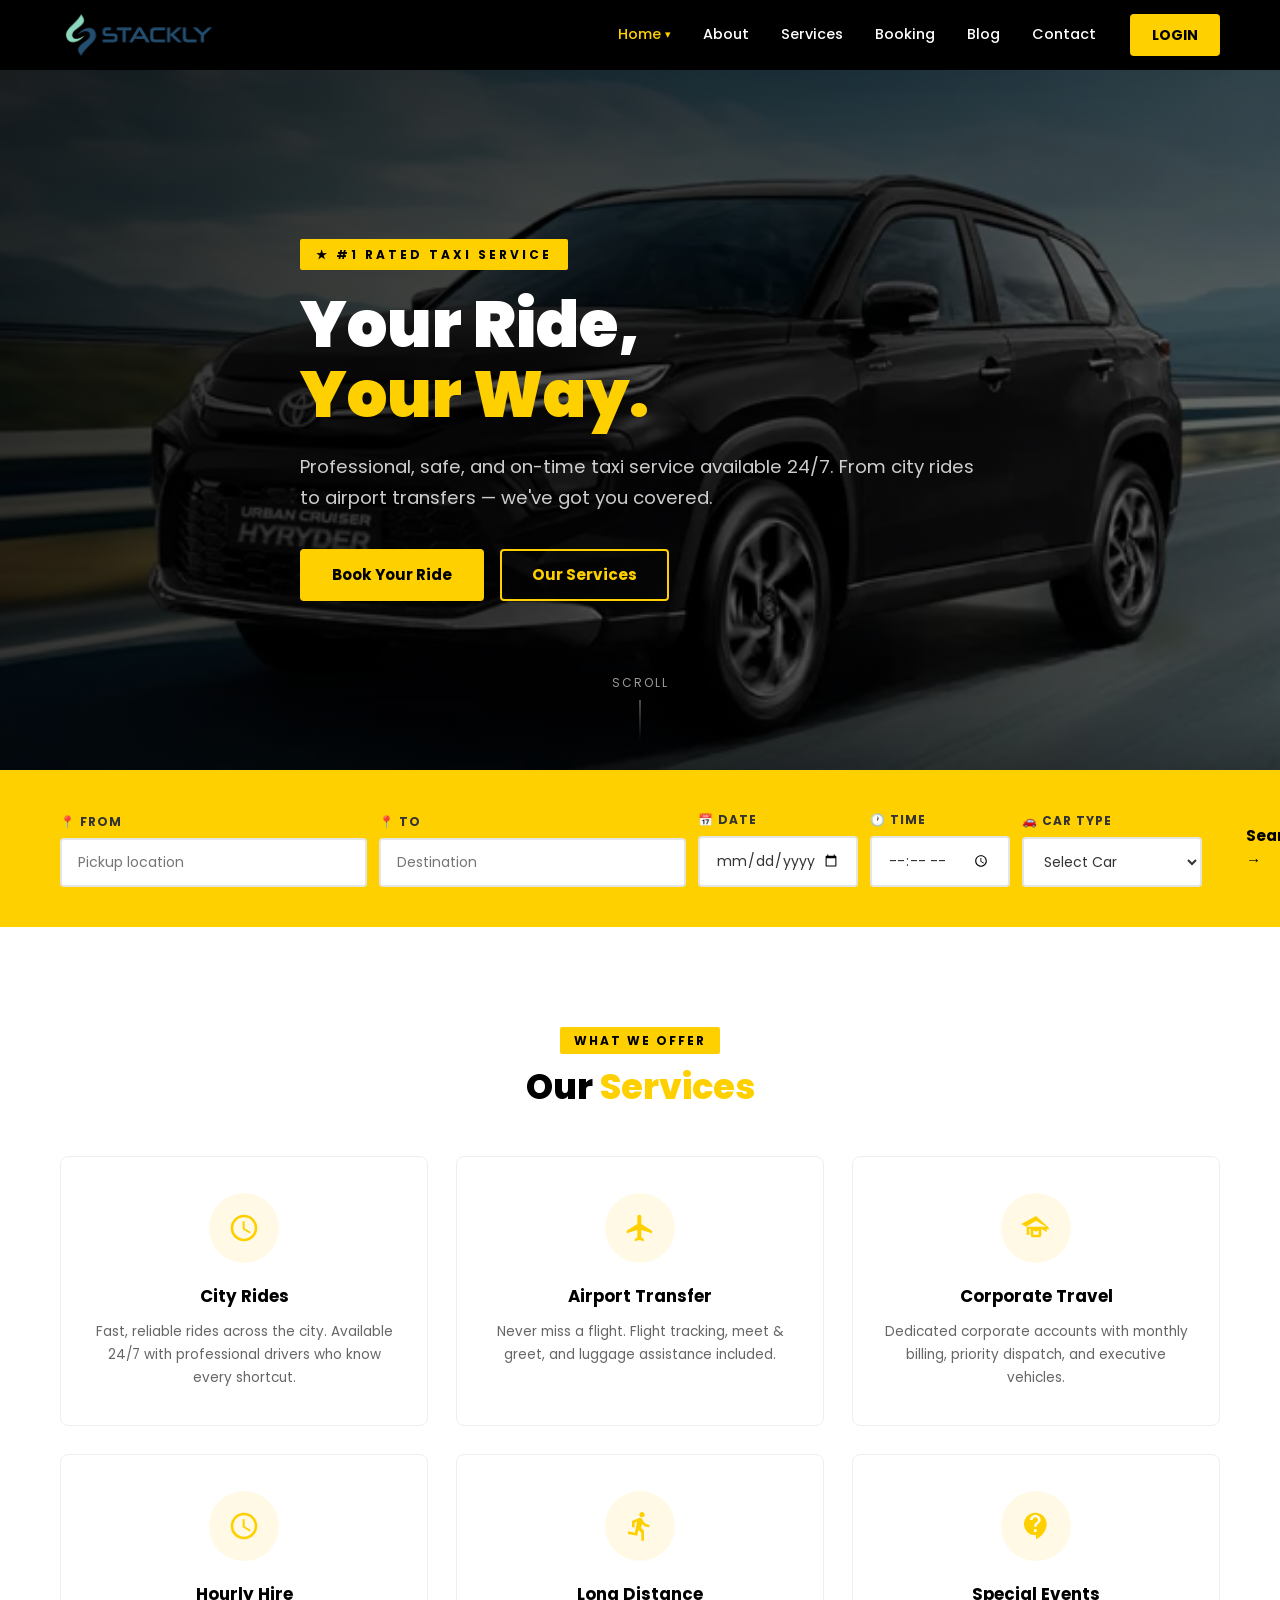
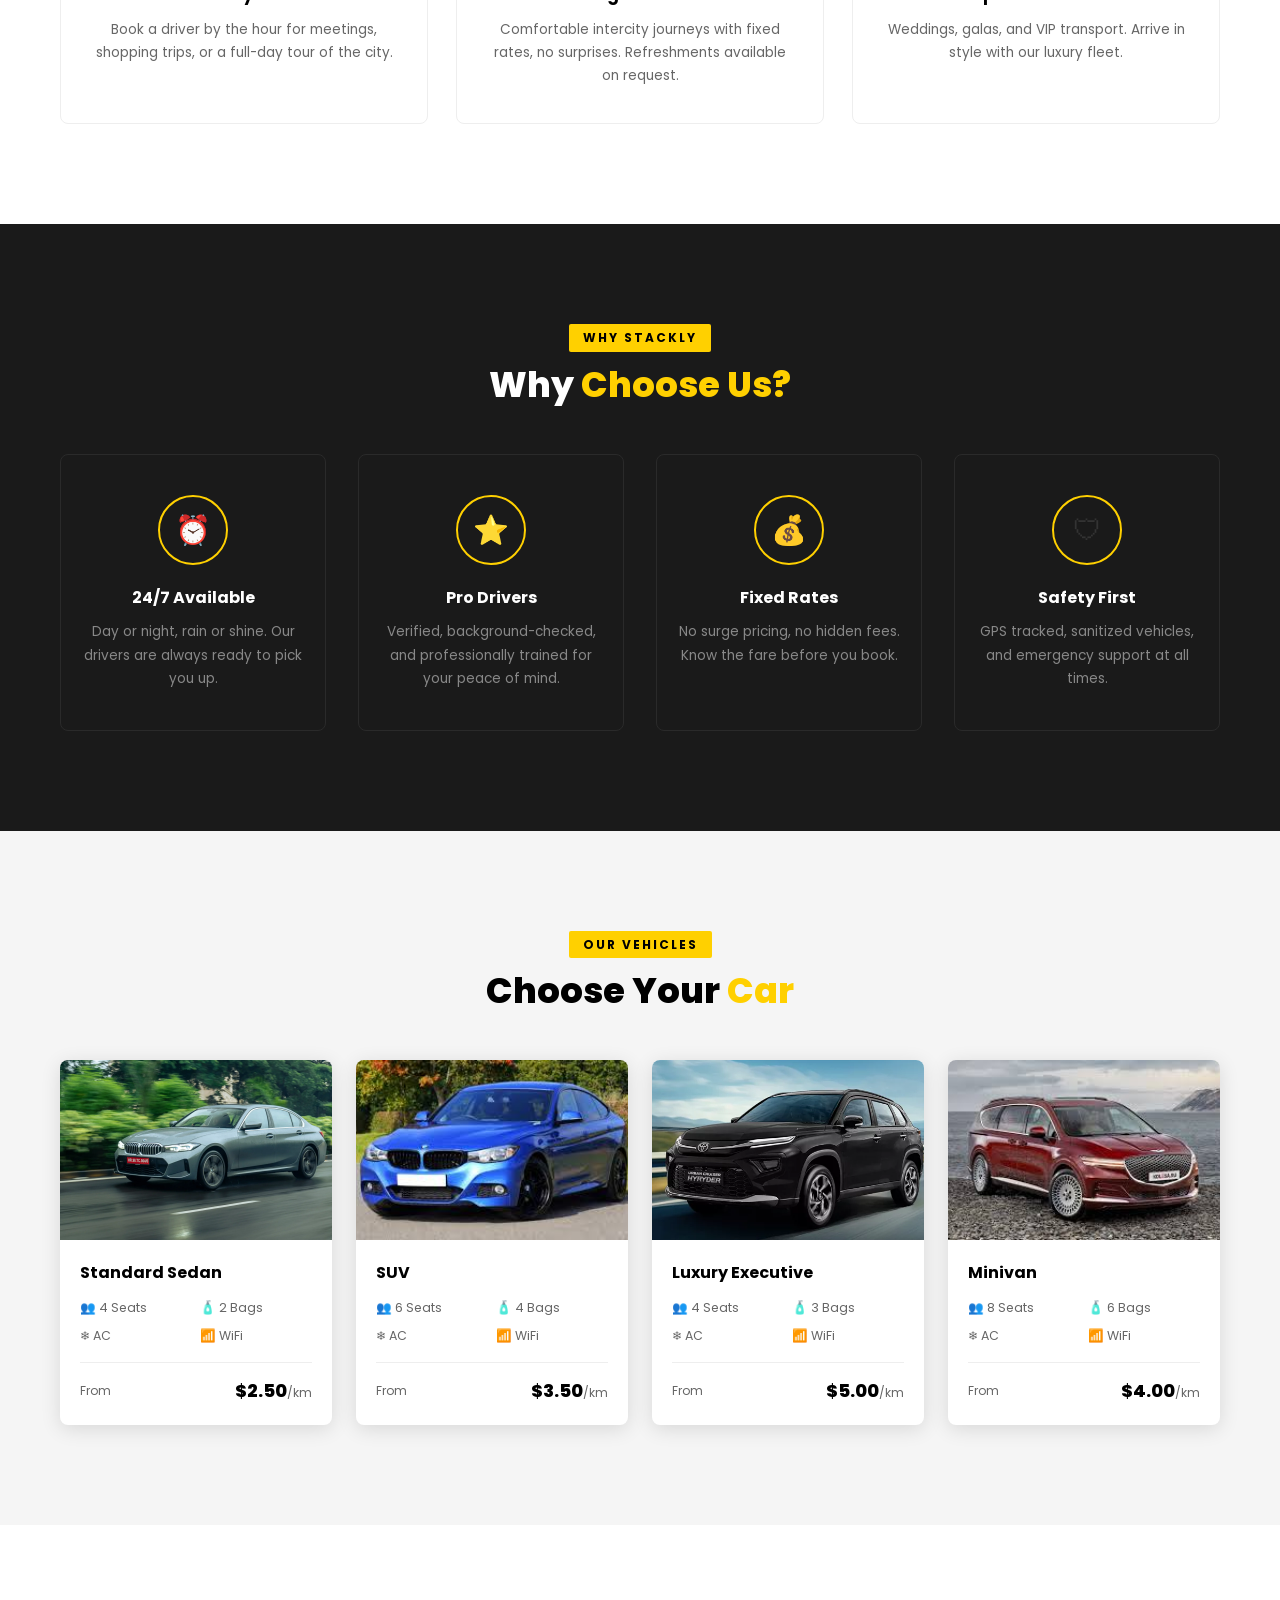
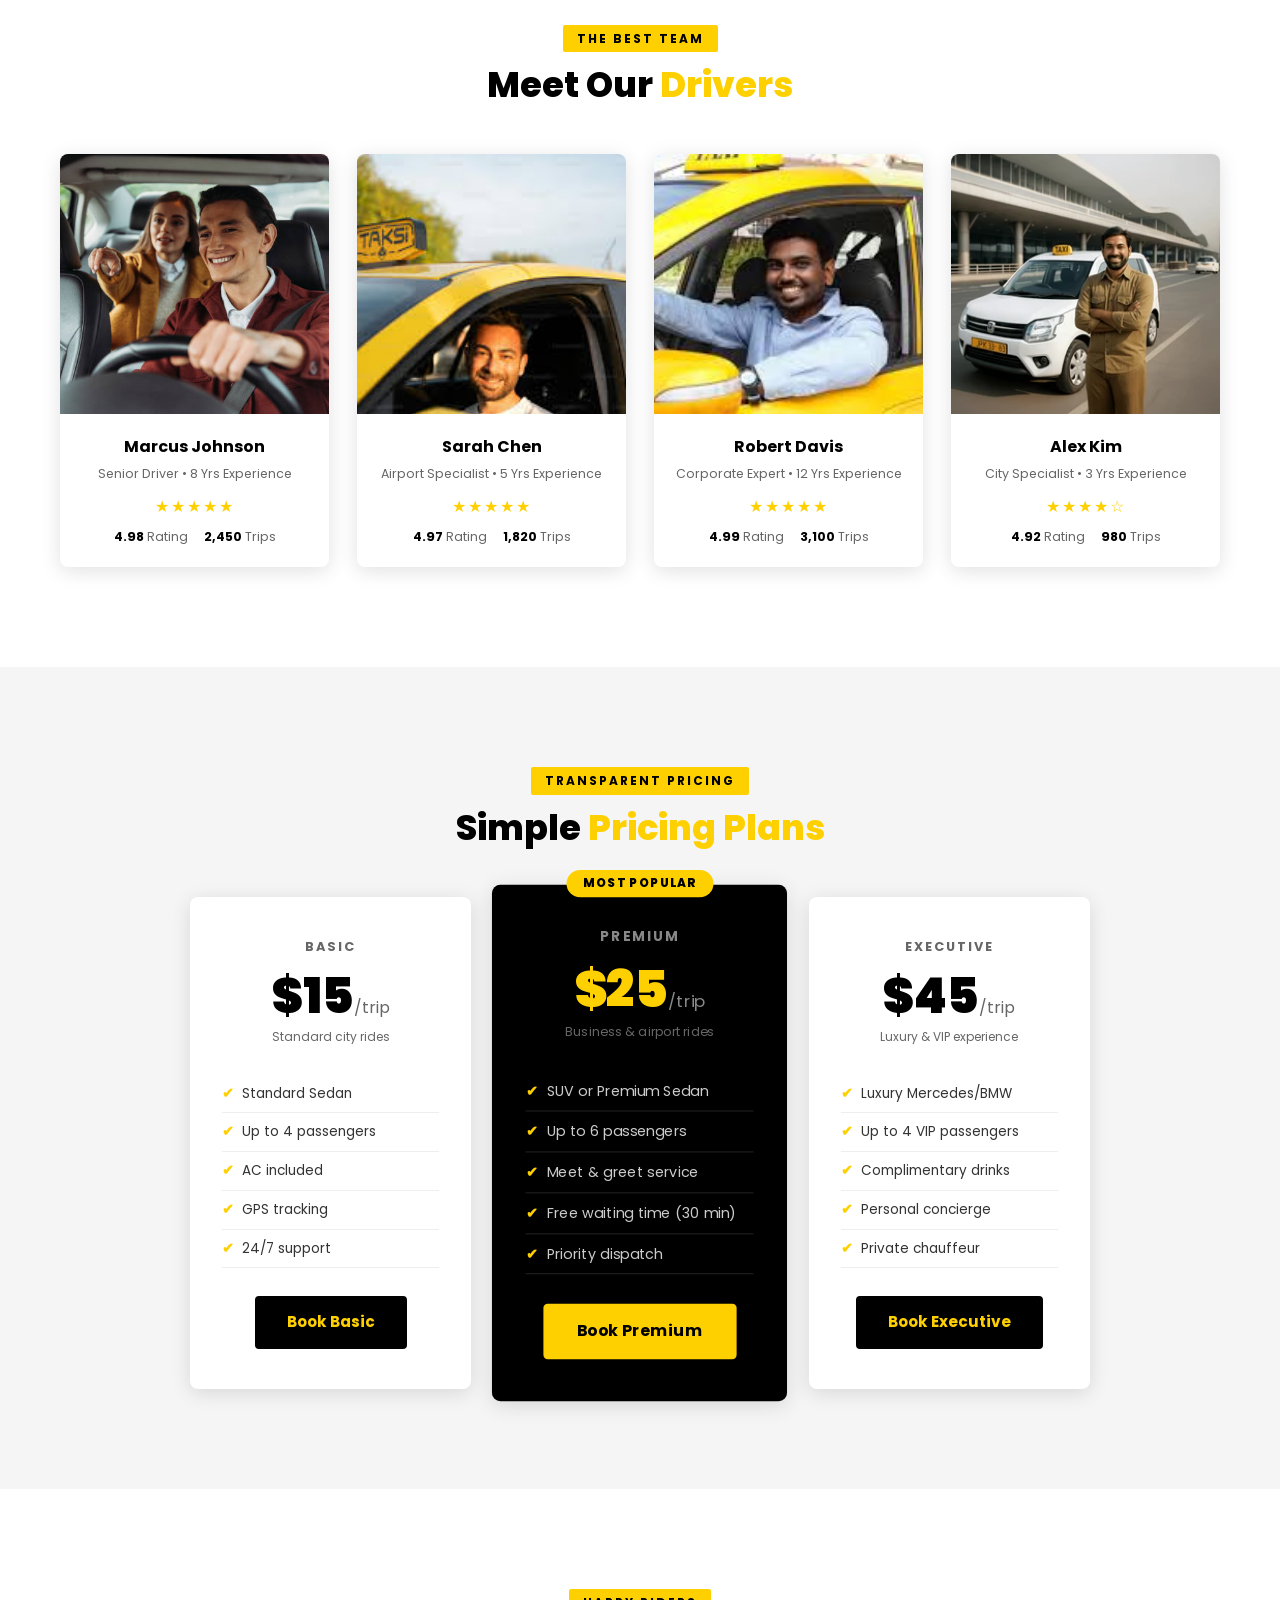
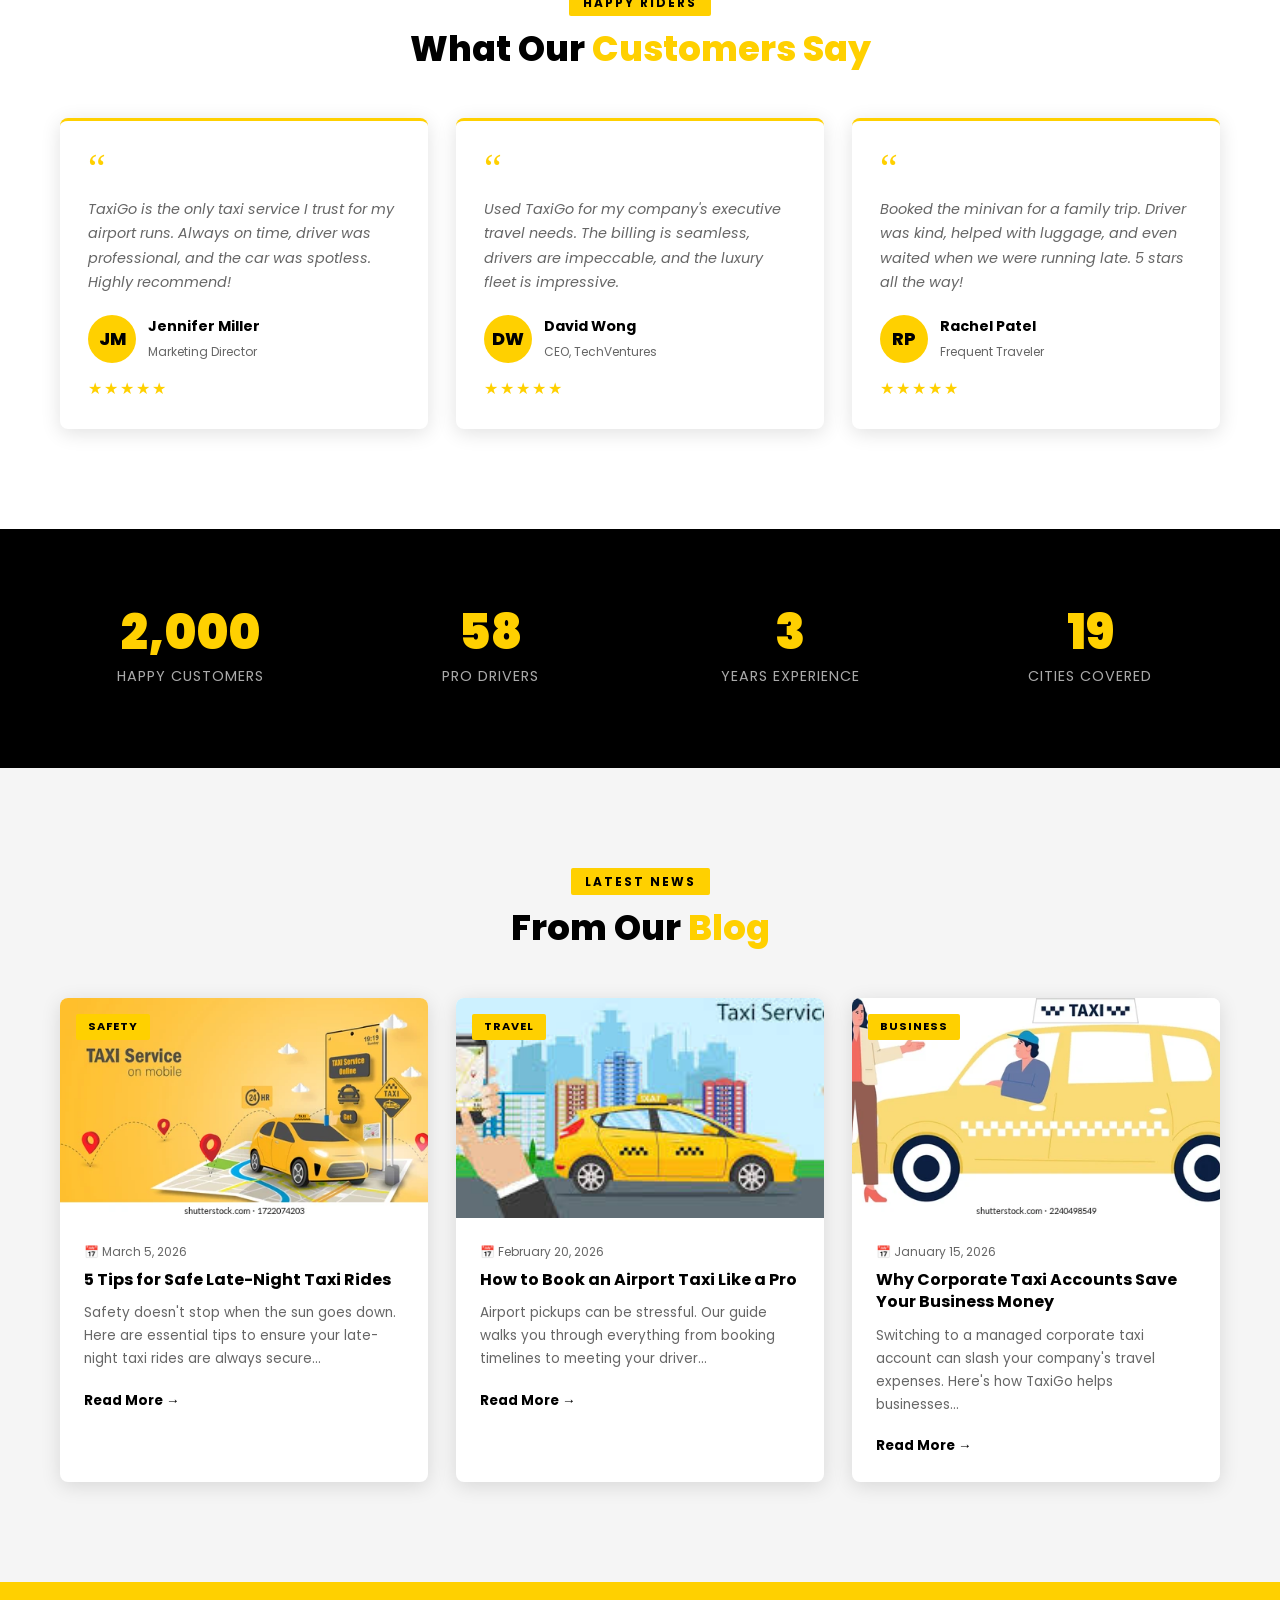
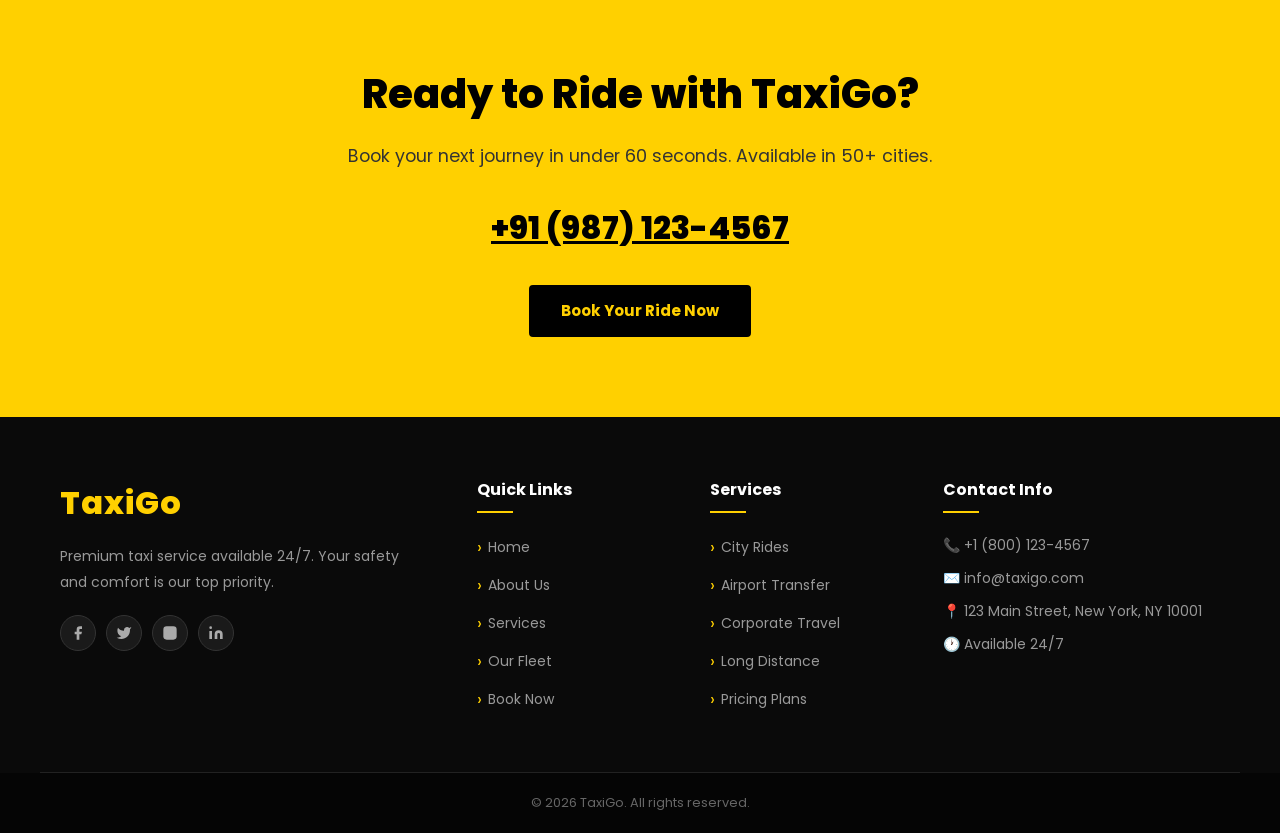
==== index.html @ 11ae8480 "first commit" ====
<!DOCTYPE html>
<html lang="en">
<head>
  <meta charset="UTF-8" />
  <meta name="viewport" content="width=device-width, initial-scale=1.0" />
  <title>TaxiGo - Your Ride, Your Way</title>
  <meta name="description" content="TaxiGo offers premium taxi services available 24/7. Book a ride in seconds — city rides, airport transfers, corporate travel and more." />
  <link rel="stylesheet" href="style.css" />
  <link rel="stylesheet" href="home.css" />
</head>
<body>

<!-- NAVBAR -->
<nav class="navbar" id="navbar">
  <div class="container nav-container">
    <a href="index.html" class="nav-logo">
      <img src="/assets/stack logo.png" alt="TaxiGo logo" />
    </a>
    <button class="hamburger" id="hamburger" aria-label="Menu">
      <span></span><span></span><span></span>
    </button>
    <div class="nav-menu" id="navMenu">
      <ul class="nav-list">
        <li class="nav-item has-dropdown">
          <a href="index.html" class="nav-link active">Home <span class="arrow">&#9662;</span></a>
          <div class="dropdown">
            <a href="index.html" class="dropdown-item" data-ocid="home.link">Home 1</a>
            <a href="home2.html" class="dropdown-item" data-ocid="home2.link">Home 2</a>
          </div>
        </li>
        <li class="nav-item"><a href="about.html" class="nav-link" data-ocid="about.link">About</a></li>
        <li class="nav-item"><a href="service.html" class="nav-link" data-ocid="services.link">Services</a></li>
        <li class="nav-item"><a href="booking.html" class="nav-link" data-ocid="booking.link">Booking</a></li>
        <li class="nav-item"><a href="blog.html" class="nav-link" data-ocid="blog.link">Blog</a></li>
        <li class="nav-item"><a href="contact.html" class="nav-link" data-ocid="contact.link">Contact</a></li>
      </ul>
      <a href="login.html" class="btn-book" data-ocid="nav.primary_button">LOGIN</a>
    </div>
  </div>
</nav>

<main>

<!-- 1. HERO -->
<section class="hero">
  <img src="/assets/home1.webp" alt="TaxiGo premium taxi service at night" class="hero-bg" />
  <div class="hero-overlay"></div>
  <div class="container">
    <div class="hero-content">
      <span class="hero-label reveal">&#9733; #1 Rated Taxi Service</span>
      <h1 class="hero-title reveal reveal-delay-1">Your Ride,<br /><span>Your Way.</span></h1>
      <p class="hero-subtitle reveal reveal-delay-2">Professional, safe, and on-time taxi service available 24/7. From city rides to airport transfers — we've got you covered.</p>
      <div class="hero-btns reveal reveal-delay-3">
        <a href="booking.html" class="btn-primary" data-ocid="hero.primary_button">Book Your Ride</a>
        <a href="services.html" class="btn-outline" data-ocid="hero.secondary_button">Our Services</a>
      </div>
    </div>
  </div>
  <div class="hero-scroll">Scroll</div>
</section>

<!-- 2. QUICK BOOKING FORM -->
<section class="booking-bar">
  <div class="container">
    <form action="#" method="POST" class="booking-bar-form">
      <div class="form-group">
        <label for="from">&#128205; From</label>
        <input type="text" id="from" name="from" placeholder="Pickup location" />
      </div>
      <div class="form-group">
        <label for="to">&#128205; To</label>
        <input type="text" id="to" name="to" placeholder="Destination" />
      </div>
      <div class="form-group">
        <label for="date">&#128197; Date</label>
        <input type="date" id="date" name="date" />
      </div>
      <div class="form-group">
        <label for="time">&#128336; Time</label>
        <input type="time" id="time" name="time" />
      </div>
      <div class="form-group">
        <label for="cartype">&#128663; Car Type</label>
        <select id="cartype" name="cartype" data-ocid="quickbook.select">
          <option value="">Select Car</option>
          <option>Standard Sedan</option>
          <option>SUV</option>
          <option>Luxury</option>
          <option>Minivan</option>
        </select>
      </div>
<a href="404.html" class="btn-primary">
Search &#8594;
</a>
    </form>
  </div>
</section>

<!-- 3. SERVICES GRID -->
<section class="services-section">
  <div class="container">
    <div class="section-head">
      <span class="section-label reveal">What We Offer</span>
      <h2 class="section-title reveal reveal-delay-1">Our <span>Services</span></h2>
     
    </div>
    <div class="services-grid">
      <div class="service-card reveal reveal-delay-1" data-ocid="services.item.1">
        <div class="service-icon"><svg viewBox="0 0 24 24"><path d="M12 2C6.48 2 2 6.48 2 12s4.48 10 10 10 10-4.48 10-10S17.52 2 12 2zm0 18c-4.41 0-8-3.59-8-8s3.59-8 8-8 8 3.59 8 8-3.59 8-8 8zm.5-13H11v6l5.25 3.15.75-1.23-4.5-2.67V7z"/></svg></div>
        <h3>City Rides</h3>
        <p>Fast, reliable rides across the city. Available 24/7 with professional drivers who know every shortcut.</p>
      </div>
      <div class="service-card reveal reveal-delay-2" data-ocid="services.item.2">
        <div class="service-icon"><svg viewBox="0 0 24 24"><path d="M21 16v-2l-8-5V3.5c0-.83-.67-1.5-1.5-1.5S10 2.67 10 3.5V9l-8 5v2l8-2.5V19l-2 1.5V22l3.5-1 3.5 1v-1.5L13 19v-5.5l8 2.5z"/></svg></div>
        <h3>Airport Transfer</h3>
        <p>Never miss a flight. Flight tracking, meet & greet, and luggage assistance included.</p>
      </div>
      <div class="service-card reveal reveal-delay-3" data-ocid="services.item.3">
        <div class="service-icon"><svg viewBox="0 0 24 24"><path d="M12 3L1 9l4 2.18V17h2v-4.82l1 .55V17c0 1.1.9 2 2 2h4c1.1 0 2-.9 2-2v-4.27l4 2.18V13h2l-1-1.82L12 3zm0 3.6L19.56 11H4.44L12 6.6zM14 17h-4v-3.36l2 1.09 2-1.09V17z"/></svg></div>
        <h3>Corporate Travel</h3>
        <p>Dedicated corporate accounts with monthly billing, priority dispatch, and executive vehicles.</p>
      </div>
      <div class="service-card reveal reveal-delay-1" data-ocid="services.item.4">
        <div class="service-icon"><svg viewBox="0 0 24 24"><path d="M11.99 2C6.47 2 2 6.48 2 12s4.47 10 9.99 10C17.52 22 22 17.52 22 12S17.52 2 11.99 2zM12 20c-4.42 0-8-3.58-8-8s3.58-8 8-8 8 3.58 8 8-3.58 8-8 8zm.5-13H11v6l5.25 3.15.75-1.23-4.5-2.67V7z"/></svg></div>
        <h3>Hourly Hire</h3>
        <p>Book a driver by the hour for meetings, shopping trips, or a full-day tour of the city.</p>
      </div>
      <div class="service-card reveal reveal-delay-2" data-ocid="services.item.5">
        <div class="service-icon"><svg viewBox="0 0 24 24"><path d="M13.49 5.48c1.1 0 2-.9 2-2s-.9-2-2-2-2 .9-2 2 .9 2 2 2zm-3.6 13.9l1-4.4 2.1 2v6h2v-7.5l-2.1-2 .6-3c1.3 1.5 3.3 2.5 5.5 2.5v-2c-1.9 0-3.5-1-4.3-2.4l-1-1.6c-.4-.6-1-1-1.7-1-.3 0-.5.1-.8.1l-5.2 2.2v4.7h2v-3.4l1.8-.7-1.6 8.1-4.9-1-.4 2 7 1.4z"/></svg></div>
        <h3>Long Distance</h3>
        <p>Comfortable intercity journeys with fixed rates, no surprises. Refreshments available on request.</p>
      </div>
      <div class="service-card reveal reveal-delay-3" data-ocid="services.item.6">
        <div class="service-icon"><svg viewBox="0 0 24 24"><path d="M11.5 2C6.81 2 3 5.81 3 10.5S6.81 19 11.5 19h.5v3c4.86-2.34 8-7 8-11.5C20 5.81 16.19 2 11.5 2zm1 14.5h-2v-2h2v2zm0-4h-2c0-3.25 3-3 3-5 0-1.1-.9-2-2-2s-2 .9-2 2h-2c0-2.21 1.79-4 4-4s4 1.79 4 4c0 2.5-3 2.75-3 5z"/></svg></div>
        <h3>Special Events</h3>
        <p>Weddings, galas, and VIP transport. Arrive in style with our luxury fleet.</p>
      </div>
    </div>
  </div>
</section>

<!-- 4. WHY CHOOSE US -->
<section class="why-section">
  <div class="container">
    <div class="section-head">
      <span class="section-label reveal">Why Stackly</span>
      <h2 class="section-title reveal reveal-delay-1">Why <span>Choose Us?</span></h2>
    </div>
    <div class="why-grid">
      <div class="why-card reveal reveal-delay-1">
        <div class="why-icon">&#9200;</div>
        <h3>24/7 Available</h3>
        <p>Day or night, rain or shine. Our drivers are always ready to pick you up.</p>
      </div>
      <div class="why-card reveal reveal-delay-2">
        <div class="why-icon">&#11088;</div>
        <h3>Pro Drivers</h3>
        <p>Verified, background-checked, and professionally trained for your peace of mind.</p>
      </div>
      <div class="why-card reveal reveal-delay-3">
        <div class="why-icon">&#128176;</div>
        <h3>Fixed Rates</h3>
        <p>No surge pricing, no hidden fees. Know the fare before you book.</p>
      </div>
      <div class="why-card reveal reveal-delay-4">
        <div class="why-icon">&#128737;</div>
        <h3>Safety First</h3>
        <p>GPS tracked, sanitized vehicles, and emergency support at all times.</p>
      </div>
    </div>
  </div>
</section>

<!-- 5. FLEET PREVIEW -->
<section class="fleet-preview">
  <div class="container">
    <div class="section-head">
      <span class="section-label reveal">Our Vehicles</span>
      <h2 class="section-title reveal reveal-delay-1">Choose Your <span>Car</span></h2>
    </div>
    <div class="fleet-grid">
      <div class="fleet-card reveal reveal-delay-1" data-ocid="fleet.item.1">
        <img src="/assets/img1.webp" alt="Standard Sedan taxi" />
        <div class="fleet-card-body">
          <h3>Standard Sedan</h3>
          <div class="fleet-specs">
            <span class="fleet-spec">&#128101; 4 Seats</span>
            <span class="fleet-spec">&#129524; 2 Bags</span>
            <span class="fleet-spec">&#10052; AC</span>
            <span class="fleet-spec">&#128246; WiFi</span>
          </div>
          <div class="fleet-price"><span>From</span><strong>$2.50<em>/km</em></strong></div>
        </div>
      </div>
      <div class="fleet-card reveal reveal-delay-2" data-ocid="fleet.item.2">
              <img src="/assets/img2.jpeg" alt="SUV taxi" />
              <div class="fleet-card-body">
          <h3>SUV</h3>
          <div class="fleet-specs">
            <span class="fleet-spec">&#128101; 6 Seats</span>
            <span class="fleet-spec">&#129524; 4 Bags</span>
            <span class="fleet-spec">&#10052; AC</span>
            <span class="fleet-spec">&#128246; WiFi</span>
          </div>
          <div class="fleet-price"><span>From</span><strong>$3.50<em>/km</em></strong></div>
        </div>
      </div>
      <div class="fleet-card reveal reveal-delay-3" data-ocid="fleet.item.3">
        <img src="/assets/home1.webp" alt="Luxury taxi" />
        <div class="fleet-card-body">
          <h3>Luxury Executive</h3>
          <div class="fleet-specs">
            <span class="fleet-spec">&#128101; 4 Seats</span>
            <span class="fleet-spec">&#129524; 3 Bags</span>
            <span class="fleet-spec">&#10052; AC</span>
            <span class="fleet-spec">&#128246; WiFi</span>
          </div>
          <div class="fleet-price"><span>From</span><strong>$5.00<em>/km</em></strong></div>
        </div>
      </div>
      <div class="fleet-card reveal reveal-delay-4" data-ocid="fleet.item.4">
        <img src="/assets/minivan.jpeg" alt="Minivan taxi" />
        <div class="fleet-card-body">
          <h3>Minivan</h3>
          <div class="fleet-specs">
            <span class="fleet-spec">&#128101; 8 Seats</span>
            <span class="fleet-spec">&#129524; 6 Bags</span>
            <span class="fleet-spec">&#10052; AC</span>
            <span class="fleet-spec">&#128246; WiFi</span>
          </div>
          <div class="fleet-price"><span>From</span><strong>$4.00<em>/km</em></strong></div>
        </div>
      </div>
    </div>
  </div>
</section>

<!-- 6. DRIVERS -->
<section class="drivers-section">
  <div class="container">
    <div class="section-head">
      <span class="section-label reveal">The Best Team</span>
      <h2 class="section-title reveal reveal-delay-1">Meet Our <span>Drivers</span></h2>
    </div>
    <div class="drivers-grid">
      <div class="driver-card reveal reveal-delay-1" data-ocid="drivers.item.1">
        <div class="driver-img">
          <img src="assets/driver1.jpg" alt="Driver Marcus Johnson" />
          <div class="driver-overlay"><a href="drivers.html">View Profile</a></div>
        </div>
        <div class="driver-card-body">
          <h3>Marcus Johnson</h3>
          <p class="driver-role">Senior Driver &bull; 8 Yrs Experience</p>
          <div class="stars">&#9733;&#9733;&#9733;&#9733;&#9733;</div>
          <div class="driver-meta"><span><strong>4.98</strong> Rating</span><span><strong>2,450</strong> Trips</span></div>
        </div>
      </div>
      <div class="driver-card reveal reveal-delay-2" data-ocid="drivers.item.2">
        <div class="driver-img">
          <img src="assets/driver2.jpeg" alt="Driver Sarah Chen" />
          <div class="driver-overlay"><a href="404.html">View Profile</a></div>
        </div>
        <div class="driver-card-body">
          <h3>Sarah Chen</h3>
          <p class="driver-role">Airport Specialist &bull; 5 Yrs Experience</p>
          <div class="stars">&#9733;&#9733;&#9733;&#9733;&#9733;</div>
          <div class="driver-meta"><span><strong>4.97</strong> Rating</span><span><strong>1,820</strong> Trips</span></div>
        </div>
      </div>
      <div class="driver-card reveal reveal-delay-3" data-ocid="drivers.item.3">
        <div class="driver-img">
          <img src="assets/driver3.jpeg" alt="Driver Robert Davis" />
          <div class="driver-overlay"><a href="404.html">View Profile</a></div>
        </div>
        <div class="driver-card-body">
          <h3>Robert Davis</h3>
          <p class="driver-role">Corporate Expert &bull; 12 Yrs Experience</p>
          <div class="stars">&#9733;&#9733;&#9733;&#9733;&#9733;</div>
          <div class="driver-meta"><span><strong>4.99</strong> Rating</span><span><strong>3,100</strong> Trips</span></div>
        </div>
      </div>
      <div class="driver-card reveal reveal-delay-4" data-ocid="drivers.item.4">
        <div class="driver-img">
          <img src="assets/driver4.webp" alt="Driver Alex Kim" />
          <div class="driver-overlay"><a href="404.html">View Profile</a></div>
        </div>
        <div class="driver-card-body">
          <h3>Alex Kim</h3>
          <p class="driver-role">City Specialist &bull; 3 Yrs Experience</p>
          <div class="stars">&#9733;&#9733;&#9733;&#9733;&#9734;</div>
          <div class="driver-meta"><span><strong>4.92</strong> Rating</span><span><strong>980</strong> Trips</span></div>
        </div>
      </div>
    </div>
  </div>
</section>

<!-- 7. PRICING -->
<section class="pricing-section">
  <div class="container">
    <div class="section-head">
      <span class="section-label reveal">Transparent Pricing</span>
      <h2 class="section-title reveal reveal-delay-1">Simple <span>Pricing Plans</span></h2>
    </div>
    <div class="pricing-grid">
      <div class="pricing-card reveal reveal-delay-1" data-ocid="pricing.item.1">
        <h3>Basic</h3>
        <div class="pricing-price">$15<span>/trip</span></div>
        <p class="pricing-per">Standard city rides</p>
        <ul class="pricing-features">
          <li>Standard Sedan</li>
          <li>Up to 4 passengers</li>
          <li>AC included</li>
          <li>GPS tracking</li>
          <li>24/7 support</li>
        </ul>
        <a href="booking.html" class="btn-dark" data-ocid="pricing.item.1.button">Book Basic</a>
      </div>
      <div class="pricing-card featured reveal reveal-delay-2" data-ocid="pricing.item.2">
        <div class="pricing-badge">Most Popular</div>
        <h3>Premium</h3>
        <div class="pricing-price">$25<span>/trip</span></div>
        <p class="pricing-per">Business & airport rides</p>
        <ul class="pricing-features">
          <li>SUV or Premium Sedan</li>
          <li>Up to 6 passengers</li>
          <li>Meet & greet service</li>
          <li>Free waiting time (30 min)</li>
          <li>Priority dispatch</li>
        </ul>
        <a href="booking.html" class="btn-primary" data-ocid="pricing.item.2.button">Book Premium</a>
      </div>
      <div class="pricing-card reveal reveal-delay-3" data-ocid="pricing.item.3">
        <h3>Executive</h3>
        <div class="pricing-price">$45<span>/trip</span></div>
        <p class="pricing-per">Luxury & VIP experience</p>
        <ul class="pricing-features">
          <li>Luxury Mercedes/BMW</li>
          <li>Up to 4 VIP passengers</li>
          <li>Complimentary drinks</li>
          <li>Personal concierge</li>
          <li>Private chauffeur</li>
        </ul>
        <a href="booking.html" class="btn-dark" data-ocid="pricing.item.3.button">Book Executive</a>
      </div>
    </div>
  </div>
</section>

<!-- 8. TESTIMONIALS -->
<section class="testimonials-section">
  <div class="container">
    <div class="section-head">
      <span class="section-label reveal">Happy Riders</span>
      <h2 class="section-title reveal reveal-delay-1">What Our <span>Customers Say</span></h2>
    </div>
    <div class="testimonials-grid">
      <div class="testimonial-card reveal reveal-delay-1" data-ocid="testimonials.item.1">
        <div class="testimonial-quote">&ldquo;</div>
        <p class="testimonial-text">TaxiGo is the only taxi service I trust for my airport runs. Always on time, driver was professional, and the car was spotless. Highly recommend!</p>
        <div class="testimonial-author">
          <div class="author-avatar">JM</div>
          <div class="author-info"><h5>Jennifer Miller</h5><span>Marketing Director</span></div>
        </div>
        <div class="stars" style="margin-top:12px;">&#9733;&#9733;&#9733;&#9733;&#9733;</div>
      </div>
      <div class="testimonial-card reveal reveal-delay-2" data-ocid="testimonials.item.2">
        <div class="testimonial-quote">&ldquo;</div>
        <p class="testimonial-text">Used TaxiGo for my company's executive travel needs. The billing is seamless, drivers are impeccable, and the luxury fleet is impressive.</p>
        <div class="testimonial-author">
          <div class="author-avatar">DW</div>
          <div class="author-info"><h5>David Wong</h5><span>CEO, TechVentures</span></div>
        </div>
        <div class="stars" style="margin-top:12px;">&#9733;&#9733;&#9733;&#9733;&#9733;</div>
      </div>
      <div class="testimonial-card reveal reveal-delay-3" data-ocid="testimonials.item.3">
        <div class="testimonial-quote">&ldquo;</div>
        <p class="testimonial-text">Booked the minivan for a family trip. Driver was kind, helped with luggage, and even waited when we were running late. 5 stars all the way!</p>
        <div class="testimonial-author">
          <div class="author-avatar">RP</div>
          <div class="author-info"><h5>Rachel Patel</h5><span>Frequent Traveler</span></div>
        </div>
        <div class="stars" style="margin-top:12px;">&#9733;&#9733;&#9733;&#9733;&#9733;</div>
      </div>
    </div>
  </div>
</section>

<!-- 9. STATS -->
<section class="stats-section">
  <div class="container">
    <div class="stats-grid">
      <div class="stat-item reveal reveal-delay-1">
        <div class="stat-num" data-count="5000">0</div>
        <div class="stat-label">Happy Customers</div>
      </div>
      <div class="stat-item reveal reveal-delay-2">
        <div class="stat-num" data-count="150">0</div>
        <div class="stat-label">Pro Drivers</div>
      </div>
      <div class="stat-item reveal reveal-delay-3">
        <div class="stat-num" data-count="10">0</div>
        <div class="stat-label">Years Experience</div>
      </div>
      <div class="stat-item reveal reveal-delay-4">
        <div class="stat-num" data-count="50">0</div>
        <div class="stat-label">Cities Covered</div>
      </div>
    </div>
  </div>
</section>

<!-- 10. BLOG PREVIEW -->
<section class="blog-section">
  <div class="container">
    <div class="section-head">
      <span class="section-label reveal">Latest News</span>
      <h2 class="section-title reveal reveal-delay-1">From Our <span>Blog</span></h2>
    </div>
    <div class="blog-grid">
      <article class="blog-card reveal reveal-delay-1" data-ocid="blog.item.1">
        <div class="blog-img">
          <img src="assets/exp.webp" alt="5 Tips for Safe Late-Night Taxi Rides" />
          <span class="blog-category">Safety</span>
        </div>
        <div class="blog-body">
          <p class="blog-date">&#128197; March 5, 2026</p>
          <h3><a href="blog.html">5 Tips for Safe Late-Night Taxi Rides</a></h3>
          <p class="blog-excerpt">Safety doesn't stop when the sun goes down. Here are essential tips to ensure your late-night taxi rides are always secure...</p>
          <a href="blog.html" class="read-more" data-ocid="blog.item.1.link">Read More &#8594;</a>
        </div>
      </article>
      <article class="blog-card reveal reveal-delay-2" data-ocid="blog.item.2">
        <div class="blog-img">
          <img src="assets/money.jpeg" alt="How to Book an Airport Taxi Like a Pro" />
          <span class="blog-category">Travel</span>
        </div>
        <div class="blog-body">
          <p class="blog-date">&#128197; February 20, 2026</p>
          <h3><a href="blog.html">How to Book an Airport Taxi Like a Pro</a></h3>
          <p class="blog-excerpt">Airport pickups can be stressful. Our guide walks you through everything from booking timelines to meeting your driver...</p>
          <a href="blog.html" class="read-more" data-ocid="blog.item.2.link">Read More &#8594;</a>
        </div>
      </article>
      <article class="blog-card reveal reveal-delay-3" data-ocid="blog.item.3">
        <div class="blog-img">
          <img src="assets/three.webp" alt="Why Corporate Taxi Accounts Save Money" />
          <span class="blog-category">Business</span>
        </div>
        <div class="blog-body">
          <p class="blog-date">&#128197; January 15, 2026</p>
          <h3><a href="blog.html">Why Corporate Taxi Accounts Save Your Business Money</a></h3>
          <p class="blog-excerpt">Switching to a managed corporate taxi account can slash your company's travel expenses. Here's how TaxiGo helps businesses...</p>
          <a href="blog.html" class="read-more" data-ocid="blog.item.3.link">Read More &#8594;</a>
        </div>
      </article>
    </div>
  </div>
</section>

<!-- 11. CTA -->
<section class="cta-section">
  <div class="container reveal">
    <h2>Ready to Ride with TaxiGo?</h2>
    <p>Book your next journey in under 60 seconds. Available in 50+ cities.</p>
    <a class="cta-phone" href="tel:+18001234567">+91 (987) 123-4567</a>
    <a href="booking.html" class="btn-dark" data-ocid="cta.primary_button">Book Your Ride Now</a>
  </div>
</section>

</main>

<!-- FOOTER -->
<footer class="footer">
  <div class="container footer-grid">
    <div class="footer-col">
      <div class="footer-logo">TaxiGo</div>
      <p>Premium taxi service available 24/7. Your safety and comfort is our top priority.</p>
      <div class="social-links">
        <a href="404.html" class="social-link" aria-label="Facebook"><svg viewBox="0 0 24 24"><path d="M18 2h-3a5 5 0 0 0-5 5v3H7v4h3v8h4v-8h3l1-4h-4V7a1 1 0 0 1 1-1h3z"/></svg></a>
        <a href="404.html" class="social-link" aria-label="Twitter"><svg viewBox="0 0 24 24"><path d="M23 3a10.9 10.9 0 0 1-3.14 1.53 4.48 4.48 0 0 0-7.86 3v1A10.66 10.66 0 0 1 3 4s-4 9 5 13a11.64 11.64 0 0 1-7 2c9 5 20 0 20-11.5a4.5 4.5 0 0 0-.08-.83A7.72 7.72 0 0 0 23 3z"/></svg></a>
        <a href="404.html" class="social-link" aria-label="Instagram"><svg viewBox="0 0 24 24"><rect x="2" y="2" width="20" height="20" rx="5" ry="5"/><path d="M16 11.37A4 4 0 1 1 12.63 8 4 4 0 0 1 16 11.37z"/><line x1="17.5" y1="6.5" x2="17.51" y2="6.5"/></svg></a>
        <a href="404.html" class="social-link" aria-label="LinkedIn"><svg viewBox="0 0 24 24"><path d="M16 8a6 6 0 0 1 6 6v7h-4v-7a2 2 0 0 0-2-2 2 2 0 0 0-2 2v7h-4v-7a6 6 0 0 1 6-6zM2 9h4v12H2z"/><circle cx="4" cy="4" r="2"/></svg></a>
      </div>
    </div>
    <div class="footer-col">
      <h4>Quick Links</h4>
      <ul>
        <li><a href="index.html">Home</a></li>
        <li><a href="about.html">About Us</a></li>
        <li><a href="services.html">Services</a></li>
        <li><a href="blog.html">Our Fleet</a></li>
        <li><a href="booking.html">Book Now</a></li>
      </ul>
    </div>
    <div class="footer-col">
      <h4>Services</h4>
      <ul>
        <li><a href="services.html">City Rides</a></li>
        <li><a href="services.html">Airport Transfer</a></li>
        <li><a href="services.html">Corporate Travel</a></li>
        <li><a href="services.html">Long Distance</a></li>
        <li><a href="pricing.html">Pricing Plans</a></li>
      </ul>
    </div>
    <div class="footer-col">
      <h4>Contact Info</h4>
      <p>&#128222; +1 (800) 123-4567</p>
      <p>&#9993;&#65039; info@taxigo.com</p>
      <p>&#128205; 123 Main Street, New York, NY 10001</p>
      <p>&#128336; Available 24/7</p>
    </div>
  </div>
  <div class="footer-bottom">
    <p>&copy; 2026 TaxiGo. All rights reserved. 
  </div>
</footer>

<script src="main.js"></script>
</body>
</html>
---- style.css ----
@import url('https://fonts.googleapis.com/css2?family=Poppins:wght@300;400;500;600;700;800;900&display=swap');

:root {
  --yellow: #FFD000;
  --black: #000000;
  --white: #FFFFFF;
  --dark: #1a1a1a;
  --gray: #f5f5f5;
  --text: #333333;
  --text-light: #666666;
  --transition: all 0.3s ease;
  --shadow: 0 4px 20px rgba(0,0,0,0.12);
  --radius: 8px;
}

* { margin: 0; padding: 0; box-sizing: border-box; }

body {
  font-family: 'Poppins', sans-serif;
  color: var(--text);
  line-height: 1.6;
}

.container {
  max-width: 1200px;
  margin: 0 auto;
  padding: 0 20px;
}

/* ===== NAVBAR ===== */
.navbar {
  position: sticky;
  top: 0;
  background: #000;
  z-index: 1000;
  transition: var(--transition);
  padding: 0;
}

.navbar.scrolled {
  box-shadow: 0 2px 20px rgba(255,208,0,0.2);
}

.nav-container {
  display: flex;
  align-items: center;
  justify-content: space-between;
  height: 70px;
}

.nav-logo {
  display: flex;
  align-items: center;
  gap: 10px;
  text-decoration: none;
  color: var(--yellow);
  font-size: 1.6rem;
  font-weight: 800;
  letter-spacing: 1px;
}

.nav-logo svg {
  width: 32px;
  height: 32px;
  fill: var(--yellow);
}

.nav-menu {
  display: flex;
  align-items: center;
  gap: 8px;
}

.nav-list {
  display: flex;
  list-style: none;
  align-items: center;
  gap: 4px;
}

.nav-item {
  position: relative;
}

.nav-link {
  color: #fff;
  text-decoration: none;
  font-size: 0.9rem;
  font-weight: 500;
  padding: 8px 14px;
  border-radius: 4px;
  transition: var(--transition);
  display: flex;
  align-items: center;
  gap: 4px;
  white-space: nowrap;
}

.nav-link:hover,
.nav-link.active {
  color: var(--yellow);
}

.arrow {
  font-size: 0.7rem;
  transition: transform 0.3s ease;
  display: inline-block;
}

.has-dropdown:hover .arrow {
  transform: rotate(180deg);
}

/* Dropdown */
.dropdown {
  position: absolute;
  top: 100%;
  left: 0;
  background: #111;
  min-width: 160px;
  border-top: 2px solid var(--yellow);
  max-height: 0;
  overflow: hidden;
  transition: max-height 0.35s cubic-bezier(0.4,0,0.2,1), opacity 0.3s ease;
  opacity: 0;
  border-radius: 0 0 8px 8px;
  box-shadow: 0 8px 25px rgba(0,0,0,0.4);
}

.has-dropdown:hover .dropdown {
  max-height: 200px;
  opacity: 1;
}

.dropdown-item {
  display: block;
  padding: 12px 20px;
  color: #ccc;
  text-decoration: none;
  font-size: 0.875rem;
  transition: var(--transition);
  border-bottom: 1px solid #222;
}

.dropdown-item:hover {
  color: var(--yellow);
  background: #1a1a1a;
  padding-left: 26px;
}

.dropdown-item:last-child {
  border-bottom: none;
}

/* Book Now button */
.btn-book {
  background: var(--yellow);
  color: var(--black);
  padding: 10px 22px;
  border-radius: 4px;
  font-weight: 700;
  font-size: 0.875rem;
  text-decoration: none;
  transition: var(--transition);
  display: inline-flex;
  align-items: center;
  gap: 6px;
  margin-left: 12px;
  white-space: nowrap;
}

.btn-book:hover {
  transform: translateY(-2px);
  box-shadow: 0 6px 20px rgba(255,208,0,0.5);
  background: #ffdc33;
}

/* Hamburger */
.hamburger {
  display: none;
  flex-direction: column;
  gap: 5px;
  background: none;
  border: none;
  cursor: pointer;
  padding: 8px;
  z-index: 1001;
}

.hamburger span {
  display: block;
  width: 26px;
  height: 2px;
  background: #fff;
  border-radius: 2px;
  transition: var(--transition);
  transform-origin: center;
}

.hamburger.active span:nth-child(1) {
  transform: translateY(7px) rotate(45deg);
}

.hamburger.active span:nth-child(2) {
  opacity: 0;
  transform: scaleX(0);
}

.hamburger.active span:nth-child(3) {
  transform: translateY(-7px) rotate(-45deg);
}

/* ===== GLOBAL BUTTONS ===== */
.btn-primary {
  background: var(--yellow);
  color: var(--black);
  padding: 14px 32px;
  border-radius: 4px;
  font-weight: 700;
  font-size: 0.95rem;
  border: none;
  cursor: pointer;
  transition: var(--transition);
  text-decoration: none;
  display: inline-block;
  font-family: 'Poppins', sans-serif;
}

.btn-primary:hover {
  transform: translateY(-2px);
  box-shadow: 0 8px 25px rgba(255,208,0,0.4);
  background: #ffdc33;
}

.btn-outline {
  background: transparent;
  color: var(--yellow);
  border: 2px solid var(--yellow);
  padding: 12px 30px;
  border-radius: 4px;
  font-weight: 700;
  font-size: 0.95rem;
  cursor: pointer;
  transition: var(--transition);
  text-decoration: none;
  display: inline-block;
  font-family: 'Poppins', sans-serif;
}

.btn-outline:hover {
  background: var(--yellow);
  color: var(--black);
  transform: translateY(-2px);
}

.btn-dark {
  background: var(--black);
  color: var(--yellow);
  border: 2px solid var(--black);
  padding: 12px 30px;
  border-radius: 4px;
  font-weight: 700;
  font-size: 0.95rem;
  cursor: pointer;
  transition: var(--transition);
  text-decoration: none;
  display: inline-block;
  font-family: 'Poppins', sans-serif;
}

.btn-dark:hover {
  background: transparent;
  color: var(--black);
  border-color: var(--black);
  transform: translateY(-2px);
}

/* ===== REVEAL ANIMATIONS ===== */
.reveal {
  opacity: 0;
  transform: translateY(30px);
  transition: opacity 0.6s ease, transform 0.6s ease;
}

.reveal.visible {
  opacity: 1;
  transform: translateY(0);
}

.reveal-delay-1 { transition-delay: 0.1s; }
.reveal-delay-2 { transition-delay: 0.2s; }
.reveal-delay-3 { transition-delay: 0.3s; }
.reveal-delay-4 { transition-delay: 0.4s; }
.reveal-delay-5 { transition-delay: 0.5s; }
.reveal-delay-6 { transition-delay: 0.6s; }

.reveal-left {
  opacity: 0;
  transform: translateX(-40px);
  transition: opacity 0.6s ease, transform 0.6s ease;
}
.reveal-left.visible {
  opacity: 1;
  transform: translateX(0);
}

.reveal-right {
  opacity: 0;
  transform: translateX(40px);
  transition: opacity 0.6s ease, transform 0.6s ease;
}
.reveal-right.visible {
  opacity: 1;
  transform: translateX(0);
}

/* ===== SECTION TITLE ===== */
.section-title {
  font-size: 2.2rem;
  font-weight: 800;
  color: var(--black);
  line-height: 1.2;
  margin-bottom: 12px;
}

.section-title span {
  color: var(--yellow);
}

.section-subtitle {
  font-size: 0.95rem;
  color: var(--text-light);
  max-width: 560px;
  margin-bottom: 48px;
}

.section-head {
  text-align: center;
  margin-bottom: 48px;
}

.section-label {
  display: inline-block;
  background: var(--yellow);
  color: var(--black);
  font-size: 0.75rem;
  font-weight: 700;
  letter-spacing: 2px;
  text-transform: uppercase;
  padding: 4px 14px;
  border-radius: 2px;
  margin-bottom: 12px;
}

/* ===== CARD ===== */
.card {
  background: #fff;
  border-radius: var(--radius);
  box-shadow: var(--shadow);
  overflow: hidden;
  transition: var(--transition);
}

.card:hover {
  transform: translateY(-8px);
  box-shadow: 0 20px 40px rgba(0,0,0,0.15);
}

/* ===== HERO COMMON ===== */
.page-hero {
  position: relative;
  height: 380px;
  background: #111;
  display: flex;
  align-items: center;
  justify-content: center;
  text-align: center;
  overflow: hidden;
}

.page-hero::before {
  content: '';
  position: absolute;
  inset: 0;
  background: linear-gradient(135deg, rgba(0,0,0,0.85) 0%, rgba(0,0,0,0.6) 100%);
  z-index: 1;
}

.page-hero-content {
  position: relative;
  z-index: 2;
}

.page-hero h1 {
  font-size: 3rem;
  font-weight: 800;
  color: #fff;
  margin-bottom: 12px;
}

.page-hero h1 span {
  color: var(--yellow);
}

.breadcrumb {
  display: flex;
  align-items: center;
  gap: 8px;
  justify-content: center;
  font-size: 0.9rem;
  color: #aaa;
}

.breadcrumb a {
  color: var(--yellow);
  text-decoration: none;
}

.breadcrumb a:hover {
  text-decoration: underline;
}

.breadcrumb span {
  color: #666;
}

/* ===== FOOTER ===== */
.footer {
  background: #0a0a0a;
  color: #ccc;
  padding: 60px 0 0;
}

.footer-grid {
  display: grid;
  grid-template-columns: 2fr 1fr 1fr 1.5fr;
  gap: 48px;
  padding-bottom: 48px;
  border-bottom: 1px solid #222;
}

.footer-logo {
  font-size: 2rem;
  font-weight: 800;
  color: var(--yellow);
  margin-bottom: 16px;
  letter-spacing: 1px;
}

.footer-col p {
  font-size: 0.875rem;
  line-height: 1.8;
  color: #999;
  margin-bottom: 8px;
}

.footer-col h4 {
  font-size: 1rem;
  font-weight: 700;
  color: #fff;
  margin-bottom: 20px;
  position: relative;
  padding-bottom: 10px;
}

.footer-col h4::after {
  content: '';
  position: absolute;
  bottom: 0;
  left: 0;
  width: 36px;
  height: 2px;
  background: var(--yellow);
}

.footer-col ul {
  list-style: none;
}

.footer-col ul li {
  margin-bottom: 10px;
}

.footer-col ul li a {
  color: #999;
  text-decoration: none;
  font-size: 0.875rem;
  transition: var(--transition);
  display: flex;
  align-items: center;
  gap: 6px;
}

.footer-col ul li a::before {
  content: '›';
  color: var(--yellow);
  font-size: 1.1rem;
}

.footer-col ul li a:hover {
  color: var(--yellow);
  padding-left: 6px;
}

.social-links {
  display: flex;
  gap: 10px;
  margin-top: 20px;
}

.social-link {
  width: 36px;
  height: 36px;
  background: #1a1a1a;
  border-radius: 50%;
  display: flex;
  align-items: center;
  justify-content: center;
  transition: var(--transition);
  text-decoration: none;
  border: 1px solid #333;
}

.social-link:hover {
  background: var(--yellow);
  border-color: var(--yellow);
  transform: translateY(-3px);
}

.social-link svg {
  width: 16px;
  height: 16px;
  fill: #aaa;
  transition: var(--transition);
}

.social-link:hover svg {
  fill: #000;
}

.footer-bottom {
  text-align: center;
  padding: 20px;
  background: #050505;
  font-size: 0.8rem;
  color: #666;
}

/* ===== STARS ===== */
.stars {
  color: var(--yellow);
  font-size: 1rem;
  letter-spacing: 2px;
}

/* ===== TESTIMONIAL ===== */
.testimonial-card {
  background: #fff;
  border-radius: var(--radius);
  padding: 28px;
  box-shadow: var(--shadow);
  transition: var(--transition);
  position: relative;
  border-top: 3px solid var(--yellow);
}

.testimonial-card:hover {
  transform: translateY(-6px);
  box-shadow: 0 20px 40px rgba(0,0,0,0.12);
}

.testimonial-quote {
  font-size: 2.5rem;
  color: var(--yellow);
  line-height: 1;
  margin-bottom: 8px;
  font-family: Georgia, serif;
}

.testimonial-text {
  color: var(--text-light);
  font-size: 0.9rem;
  line-height: 1.7;
  margin-bottom: 20px;
  font-style: italic;
}

.testimonial-author {
  display: flex;
  align-items: center;
  gap: 12px;
}

.author-avatar {
  width: 48px;
  height: 48px;
  border-radius: 50%;
  background: var(--yellow);
  display: flex;
  align-items: center;
  justify-content: center;
  font-weight: 800;
  font-size: 1.1rem;
  color: #000;
  flex-shrink: 0;
}

.author-info h5 {
  font-size: 0.9rem;
  font-weight: 700;
  color: var(--black);
}

.author-info span {
  font-size: 0.75rem;
  color: var(--text-light);
}

/* ===== CTA SECTION ===== */
.cta-section {
  background: var(--yellow);
  padding: 80px 0;
  text-align: center;
}

.cta-section h2 {
  font-size: 2.5rem;
  font-weight: 800;
  color: var(--black);
  margin-bottom: 16px;
}

.cta-section p {
  font-size: 1.1rem;
  color: #333;
  margin-bottom: 32px;
}

.cta-phone {
  font-size: 2rem;
  font-weight: 800;
  color: var(--black);
  margin-bottom: 32px;
  display: block;
}

/* ===== STATS ===== */
.stats-section {
  background: var(--black);
  padding: 80px 0;
}

.stats-grid {
  display: grid;
  grid-template-columns: repeat(4, 1fr);
  gap: 40px;
  text-align: center;
}

.stat-item .stat-num {
  font-size: 3rem;
  font-weight: 900;
  color: var(--yellow);
  line-height: 1;
  margin-bottom: 8px;
}

.stat-item .stat-label {
  font-size: 0.9rem;
  color: #aaa;
  text-transform: uppercase;
  letter-spacing: 1px;
}

/* ===== MOBILE NAVBAR ===== */
@media (max-width: 900px) {
  .hamburger { display: flex; }

  .nav-menu {
    position: fixed;
    top: 70px;
    right: 0;
    left: 0;
    background: #000;
    flex-direction: column;
    align-items: flex-start;
    padding: 20px;
    gap: 0;
    max-height: 0;
    overflow: hidden;
    transition: max-height 0.4s cubic-bezier(0.4,0,0.2,1);
    border-top: 2px solid var(--yellow);
    box-shadow: 0 10px 30px rgba(0,0,0,0.5);
  }

  .nav-menu.open {
    max-height: 600px;
  }

  .nav-list {
    flex-direction: column;
    width: 100%;
    gap: 0;
  }

  .nav-item {
    width: 100%;
    border-bottom: 1px solid #1a1a1a;
  }

  .nav-link {
    padding: 14px 10px;
    width: 100%;
    justify-content: space-between;
  }

  .dropdown {
    position: static;
    max-height: 0;
    border-top: none;
    border-left: 3px solid var(--yellow);
    margin-left: 20px;
    border-radius: 0;
    box-shadow: none;
    background: #0a0a0a;
  }

  .has-dropdown.open .dropdown {
    max-height: 200px;
    opacity: 1;
  }

  .has-dropdown:hover .dropdown {
    max-height: 0;
    opacity: 0;
  }

  .has-dropdown.open .arrow {
    transform: rotate(180deg);
  }

  .btn-book {
    margin: 16px 0 8px;
    width: 100%;
    justify-content: center;
  }

  .section-title { font-size: 1.7rem; }

  .footer-grid {
    grid-template-columns: 1fr 1fr;
    gap: 32px;
  }

  .stats-grid {
    grid-template-columns: repeat(2, 1fr);
  }
}

@media (max-width: 480px) {
  .footer-grid {
    grid-template-columns: 1fr;
  }

  .page-hero h1 { font-size: 2rem; }
}
/* NAVBAR LOGO */

.nav-logo{
display:flex;
align-items:center;
text-decoration:none;
}

.nav-logo img{
height:55px;
width:auto;
display:block;
object-fit:contain;
}


/* Desktop */
@media (min-width:1200px){
.nav-logo img{
height:65px;
}
}


/* Tablet */
@media (max-width:1024px){
.nav-logo img{
height:50px;
}
}


/* Mobile */
@media (max-width:768px){
.nav-logo img{
height:42px;
}
}


/* Small mobile */
@media (max-width:480px){
.nav-logo img{
height:36px;
}
}
---- home.css ----
/* ===== HOME 1 STYLES ===== */

/* HERO */
.hero {
  position: relative;
  min-height: 700px;
  display: flex;
  align-items: center;
  overflow: hidden;
}

.hero-bg {
  position: absolute;
  top: 0; left: 0;
  width: 100%; height: 100%;
  object-fit: cover;
  object-position: center;
}

.hero-overlay {
  position: absolute;
  inset: 0;
  background: linear-gradient(135deg, rgba(0,0,0,0.85) 0%, rgba(0,0,0,0.5) 100%);
}

.hero-content {
  position: relative;
  z-index: 2;
  max-width: 680px;
  padding: 80px 0;
}

.hero-label {
  display: inline-block;
  background: var(--yellow);
  color: #000;
  font-size: 0.75rem;
  font-weight: 700;
  letter-spacing: 3px;
  text-transform: uppercase;
  padding: 6px 16px;
  border-radius: 2px;
  margin-bottom: 20px;
}

.hero-title {
  font-size: 4rem;
  font-weight: 900;
  color: #fff;
  line-height: 1.1;
  margin-bottom: 20px;
}

.hero-title span {
  color: var(--yellow);
}

.hero-subtitle {
  font-size: 1.15rem;
  color: rgba(255,255,255,0.8);
  margin-bottom: 36px;
  line-height: 1.7;
}

.hero-btns {
  display: flex;
  gap: 16px;
  flex-wrap: wrap;
}

.hero-scroll {
  position: absolute;
  bottom: 30px;
  left: 50%;
  transform: translateX(-50%);
  z-index: 2;
  display: flex;
  flex-direction: column;
  align-items: center;
  gap: 8px;
  color: rgba(255,255,255,0.6);
  font-size: 0.75rem;
  letter-spacing: 2px;
  text-transform: uppercase;
  animation: scrollBounce 2s infinite;
}

.hero-scroll::after {
  content: '';
  width: 1px;
  height: 40px;
  background: linear-gradient(to bottom, rgba(255,255,255,0.6), transparent);
}

@keyframes scrollBounce {
  0%, 100% { transform: translateX(-50%) translateY(0); }
  50% { transform: translateX(-50%) translateY(-8px); }
}

/* BOOKING FORM SECTION */
.booking-bar {
  background: var(--yellow);
  padding: 40px 0;
}

.booking-bar-form {
  display: grid;
  grid-template-columns: 1fr 1fr 160px 140px 180px auto;
  gap: 12px;
  align-items: end;
}

.form-group {
  display: flex;
  flex-direction: column;
  gap: 6px;
}

.form-group label {
  font-size: 0.75rem;
  font-weight: 700;
  text-transform: uppercase;
  letter-spacing: 1px;
  color: #333;
}

.form-group input,
.form-group select {
  padding: 12px 16px;
  border: 2px solid rgba(0,0,0,0.1);
  border-radius: 4px;
  font-size: 0.875rem;
  font-family: 'Poppins', sans-serif;
  background: #fff;
  transition: var(--transition);
  outline: none;
  color: var(--text);
}

.form-group input:focus,
.form-group select:focus {
  border-color: #000;
  box-shadow: 0 0 0 3px rgba(0,0,0,0.1);
}

/* SERVICES SECTION */
.services-section {
  padding: 100px 0;
  background: #fff;
}

.services-grid {
  display: grid;
  grid-template-columns: repeat(3, 1fr);
  gap: 28px;
}

.service-card {
  background: #fff;
  border: 1px solid #eee;
  border-radius: var(--radius);
  padding: 36px 28px;
  text-align: center;
  transition: var(--transition);
  position: relative;
  overflow: hidden;
}

.service-card::before {
  content: '';
  position: absolute;
  bottom: 0; left: 0;
  width: 100%; height: 3px;
  background: var(--yellow);
  transform: scaleX(0);
  transition: transform 0.3s ease;
  transform-origin: left;
}

.service-card:hover {
  transform: translateY(-8px);
  box-shadow: 0 20px 40px rgba(0,0,0,0.1);
  border-color: transparent;
}

.service-card:hover::before {
  transform: scaleX(1);
}

.service-icon {
  width: 70px;
  height: 70px;
  background: #fff9e6;
  border-radius: 50%;
  display: flex;
  align-items: center;
  justify-content: center;
  margin: 0 auto 20px;
  transition: var(--transition);
}

.service-card:hover .service-icon {
  background: var(--yellow);
}

.service-icon svg {
  width: 32px;
  height: 32px;
  fill: var(--yellow);
  transition: var(--transition);
}

.service-card:hover .service-icon svg {
  fill: #000;
}

.service-card h3 {
  font-size: 1.05rem;
  font-weight: 700;
  margin-bottom: 10px;
  color: var(--black);
}

.service-card p {
  font-size: 0.85rem;
  color: var(--text-light);
  line-height: 1.7;
}

/* WHY CHOOSE US */
.why-section {
  padding: 100px 0;
  background: var(--dark);
}

.why-section .section-title { color: #fff; }
.why-section .section-subtitle { color: #aaa; }

.why-grid {
  display: grid;
  grid-template-columns: repeat(4, 1fr);
  gap: 32px;
}

.why-card {
  text-align: center;
  padding: 40px 20px;
  border: 1px solid #2a2a2a;
  border-radius: var(--radius);
  transition: var(--transition);
}

.why-card:hover {
  border-color: var(--yellow);
  background: #1e1e1e;
  transform: translateY(-6px);
}

.why-icon {
  width: 70px;
  height: 70px;
  border: 2px solid var(--yellow);
  border-radius: 50%;
  display: flex;
  align-items: center;
  justify-content: center;
  margin: 0 auto 20px;
  font-size: 1.8rem;
  transition: var(--transition);
}

.why-card:hover .why-icon {
  background: var(--yellow);
}

.why-card h3 {
  font-size: 1rem;
  font-weight: 700;
  color: #fff;
  margin-bottom: 10px;
}

.why-card p {
  font-size: 0.85rem;
  color: #888;
  line-height: 1.7;
}

/* FLEET PREVIEW */
.fleet-preview {
  padding: 100px 0;
  background: var(--gray);
}

.fleet-grid {
  display: grid;
  grid-template-columns: repeat(4, 1fr);
  gap: 24px;
}

.fleet-card {
  background: #fff;
  border-radius: var(--radius);
  overflow: hidden;
  box-shadow: var(--shadow);
  transition: var(--transition);
}

.fleet-card:hover {
  transform: translateY(-8px);
  box-shadow: 0 20px 40px rgba(0,0,0,0.15);
}

.fleet-card img {
  width: 100%;
  height: 180px;
  object-fit: cover;
  display: block;
  transition: transform 0.5s ease;
}

.fleet-card:hover img {
  transform: scale(1.05);
}

.fleet-card-body {
  padding: 20px;
}

.fleet-card-body h3 {
  font-size: 1rem;
  font-weight: 700;
  margin-bottom: 12px;
  color: var(--black);
}

.fleet-specs {
  display: grid;
  grid-template-columns: 1fr 1fr;
  gap: 8px;
  margin-bottom: 16px;
}

.fleet-spec {
  display: flex;
  align-items: center;
  gap: 6px;
  font-size: 0.78rem;
  color: var(--text-light);
}

.fleet-price {
  display: flex;
  justify-content: space-between;
  align-items: center;
  border-top: 1px solid #eee;
  padding-top: 14px;
}

.fleet-price span {
  font-size: 0.75rem;
  color: var(--text-light);
}

.fleet-price strong {
  font-size: 1.1rem;
  font-weight: 800;
  color: var(--black);
}

.fleet-price strong em {
  font-size: 0.75rem;
  font-weight: 400;
  color: var(--text-light);
  font-style: normal;
}

/* DRIVERS SECTION */
.drivers-section {
  padding: 100px 0;
  background: #fff;
}

.drivers-grid {
  display: grid;
  grid-template-columns: repeat(4, 1fr);
  gap: 28px;
}

.driver-card {
  background: #fff;
  border-radius: var(--radius);
  overflow: hidden;
  box-shadow: var(--shadow);
  transition: var(--transition);
  text-align: center;
}

.driver-card:hover {
  transform: translateY(-8px);
  box-shadow: 0 20px 40px rgba(0,0,0,0.15);
}

.driver-img {
  position: relative;
  overflow: hidden;
}

.driver-img img {
  width: 100%;
  height: 260px;
  object-fit: cover;
  object-position: top;
  display: block;
  transition: transform 0.5s ease;
}

.driver-card:hover .driver-img img {
  transform: scale(1.06);
}

.driver-overlay {
  position: absolute;
  inset: 0;
  background: rgba(255,208,0,0.85);
  display: flex;
  align-items: center;
  justify-content: center;
  opacity: 0;
  transition: var(--transition);
}

.driver-card:hover .driver-overlay {
  opacity: 1;
}

.driver-overlay a {
  background: #000;
  color: var(--yellow);
  padding: 10px 20px;
  border-radius: 4px;
  font-size: 0.8rem;
  font-weight: 700;
  text-decoration: none;
  transition: var(--transition);
}

.driver-card-body {
  padding: 20px;
}

.driver-card-body h3 {
  font-size: 1rem;
  font-weight: 700;
  margin-bottom: 4px;
  color: var(--black);
}

.driver-role {
  font-size: 0.78rem;
  color: var(--text-light);
  margin-bottom: 10px;
}

.driver-meta {
  display: flex;
  justify-content: center;
  gap: 16px;
  font-size: 0.78rem;
  color: var(--text-light);
  margin-top: 8px;
}

.driver-meta span strong {
  color: var(--black);
}

/* PRICING SECTION */
.pricing-section {
  padding: 100px 0;
  background: var(--gray);
}

.pricing-grid {
  display: grid;
  grid-template-columns: repeat(3, 1fr);
  gap: 28px;
  max-width: 900px;
  margin: 0 auto;
}

.pricing-card {
  background: #fff;
  border-radius: var(--radius);
  padding: 40px 32px;
  box-shadow: var(--shadow);
  transition: var(--transition);
  position: relative;
  text-align: center;
}

.pricing-card.featured {
  background: var(--black);
  color: #fff;
  transform: scale(1.05);
  z-index: 2;
}

.pricing-card:hover {
  transform: translateY(-8px);
}

.pricing-card.featured:hover {
  transform: scale(1.05) translateY(-8px);
}

.pricing-badge {
  position: absolute;
  top: -14px;
  left: 50%;
  transform: translateX(-50%);
  background: var(--yellow);
  color: #000;
  font-size: 0.7rem;
  font-weight: 800;
  letter-spacing: 1px;
  text-transform: uppercase;
  padding: 4px 16px;
  border-radius: 20px;
}

.pricing-card h3 {
  font-size: 0.8rem;
  font-weight: 700;
  letter-spacing: 2px;
  text-transform: uppercase;
  color: var(--text-light);
  margin-bottom: 16px;
}

.pricing-card.featured h3 { color: #888; }

.pricing-price {
  font-size: 3rem;
  font-weight: 900;
  color: var(--black);
  line-height: 1;
  margin-bottom: 6px;
}

.pricing-card.featured .pricing-price { color: var(--yellow); }

.pricing-price span {
  font-size: 1rem;
  font-weight: 400;
  color: var(--text-light);
}

.pricing-card.featured .pricing-price span { color: #888; }

.pricing-per {
  font-size: 0.75rem;
  color: var(--text-light);
  margin-bottom: 28px;
}

.pricing-features {
  list-style: none;
  text-align: left;
  margin-bottom: 28px;
}

.pricing-features li {
  padding: 8px 0;
  border-bottom: 1px solid #eee;
  font-size: 0.85rem;
  color: var(--text);
  display: flex;
  align-items: center;
  gap: 8px;
}

.pricing-card.featured .pricing-features li {
  color: #ccc;
  border-bottom-color: #222;
}

.pricing-features li::before {
  content: '✔';
  color: var(--yellow);
  font-weight: 700;
  flex-shrink: 0;
}

/* TESTIMONIALS */
.testimonials-section {
  padding: 100px 0;
  background: #fff;
}

.testimonials-grid {
  display: grid;
  grid-template-columns: repeat(3, 1fr);
  gap: 28px;
}

/* BLOG SECTION */
.blog-section {
  padding: 100px 0;
  background: var(--gray);
}

.blog-grid {
  display: grid;
  grid-template-columns: repeat(3, 1fr);
  gap: 28px;
}

.blog-card {
  background: #fff;
  border-radius: var(--radius);
  overflow: hidden;
  box-shadow: var(--shadow);
  transition: var(--transition);
}

.blog-card:hover {
  transform: translateY(-8px);
  box-shadow: 0 20px 40px rgba(0,0,0,0.15);
}

.blog-img {
  position: relative;
  overflow: hidden;
}

.blog-img img {
  width: 100%;
  height: 220px;
  object-fit: cover;
  display: block;
  transition: transform 0.5s ease;
}

.blog-card:hover .blog-img img {
  transform: scale(1.08);
}

.blog-category {
  position: absolute;
  top: 16px;
  left: 16px;
  background: var(--yellow);
  color: #000;
  font-size: 0.7rem;
  font-weight: 700;
  letter-spacing: 1px;
  text-transform: uppercase;
  padding: 4px 12px;
  border-radius: 2px;
}

.blog-body {
  padding: 24px;
}

.blog-date {
  font-size: 0.75rem;
  color: var(--text-light);
  margin-bottom: 8px;
  display: flex;
  align-items: center;
  gap: 6px;
}

.blog-card h3 {
  font-size: 1rem;
  font-weight: 700;
  color: var(--black);
  margin-bottom: 10px;
  line-height: 1.4;
}

.blog-card h3 a {
  color: inherit;
  text-decoration: none;
  transition: var(--transition);
}

.blog-card h3 a:hover {
  color: var(--yellow);
}

.blog-excerpt {
  font-size: 0.85rem;
  color: var(--text-light);
  line-height: 1.7;
  margin-bottom: 16px;
}

.read-more {
  font-size: 0.85rem;
  font-weight: 700;
  color: var(--black);
  text-decoration: none;
  display: inline-flex;
  align-items: center;
  gap: 4px;
  transition: var(--transition);
}

.read-more:hover {
  color: var(--yellow);
  gap: 8px;
}

/* RESPONSIVE */
@media (max-width: 1024px) {
  .hero-title { font-size: 3rem; }
  .fleet-grid,
  .drivers-grid { grid-template-columns: repeat(2, 1fr); }
  .why-grid { grid-template-columns: repeat(2, 1fr); }
  .booking-bar-form { grid-template-columns: 1fr 1fr; }
}

@media (max-width: 768px) {
  .hero { min-height: 560px; }
  .hero-title { font-size: 2.2rem; }
  .services-grid { grid-template-columns: repeat(2, 1fr); }
  .pricing-grid { grid-template-columns: 1fr; max-width: 400px; }
  .pricing-card.featured { transform: scale(1); }
  .testimonials-grid { grid-template-columns: 1fr; }
  .blog-grid { grid-template-columns: 1fr; }
  .booking-bar-form { grid-template-columns: 1fr; }
}

@media (max-width: 480px) {
  .hero-title { font-size: 1.8rem; }
  .services-grid { grid-template-columns: 1fr; }
  .fleet-grid { grid-template-columns: 1fr; }
  .drivers-grid { grid-template-columns: 1fr; }
  .why-grid { grid-template-columns: 1fr; }
}
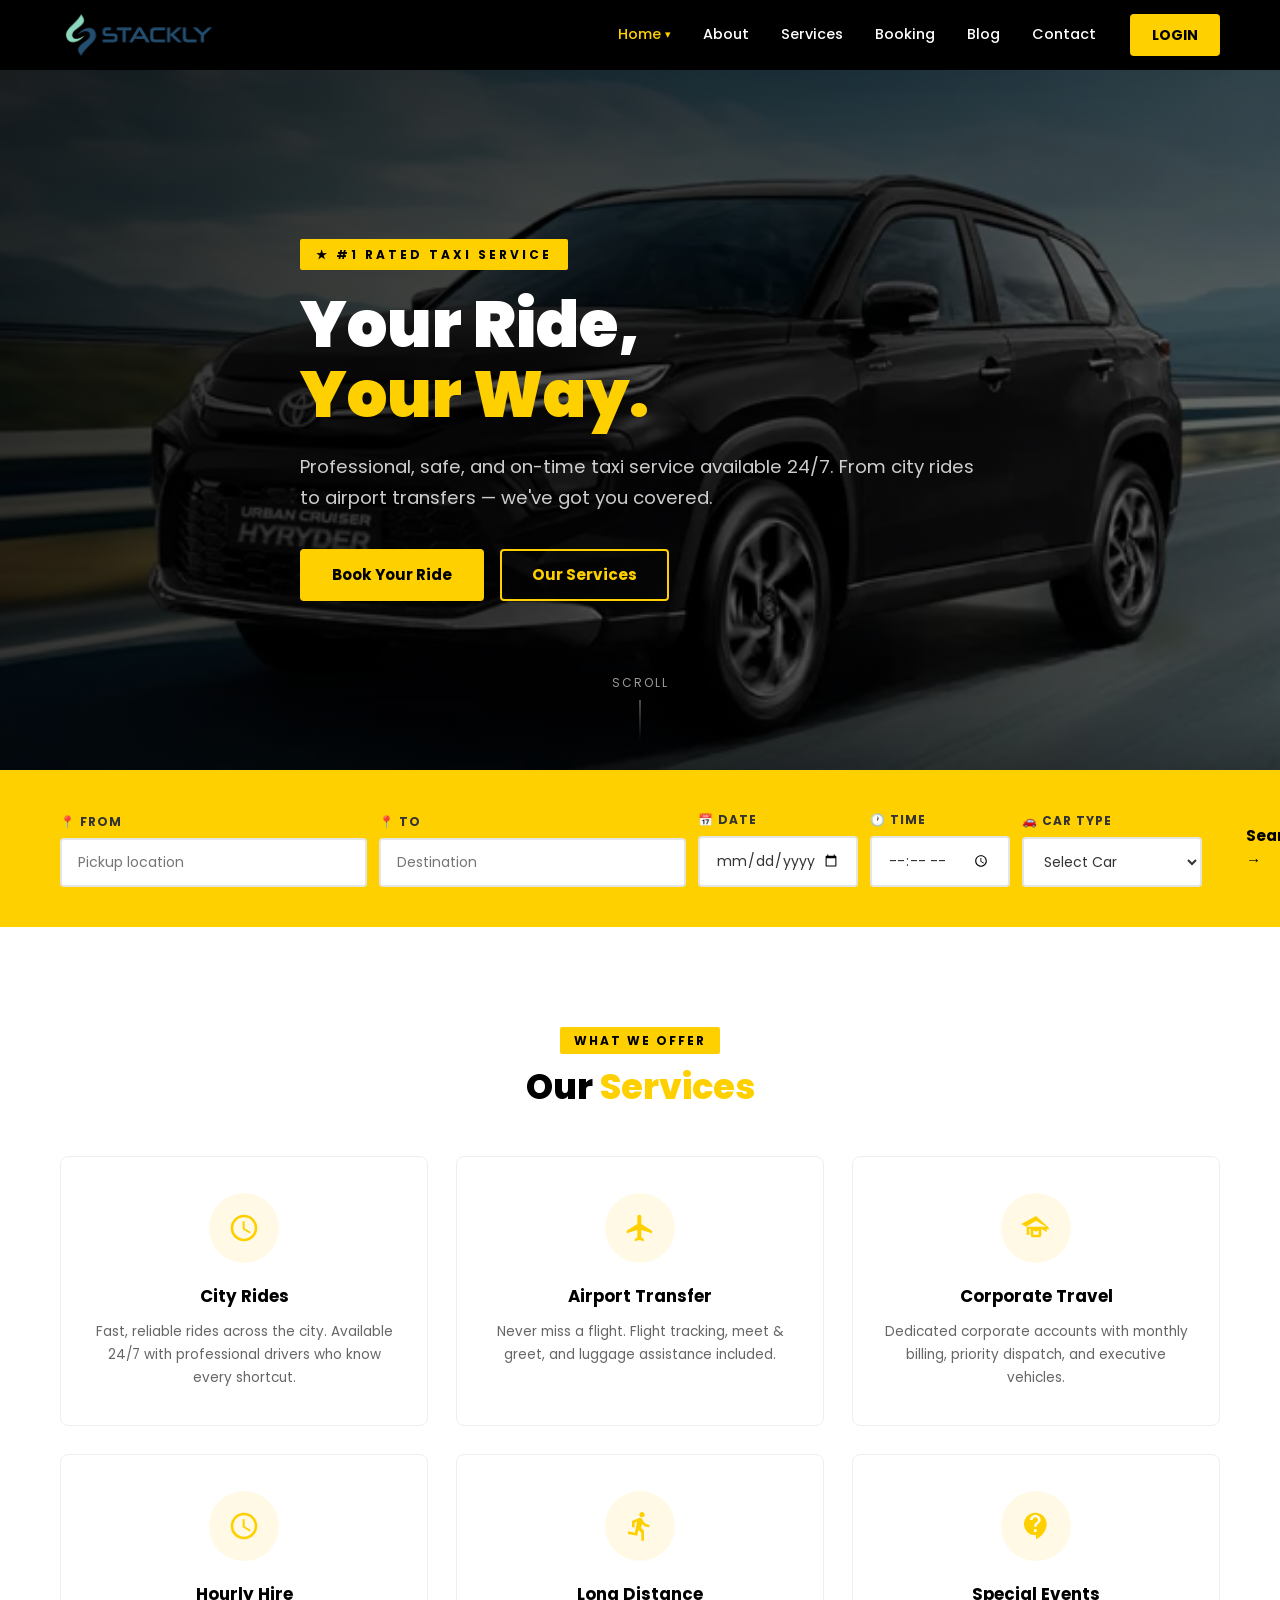
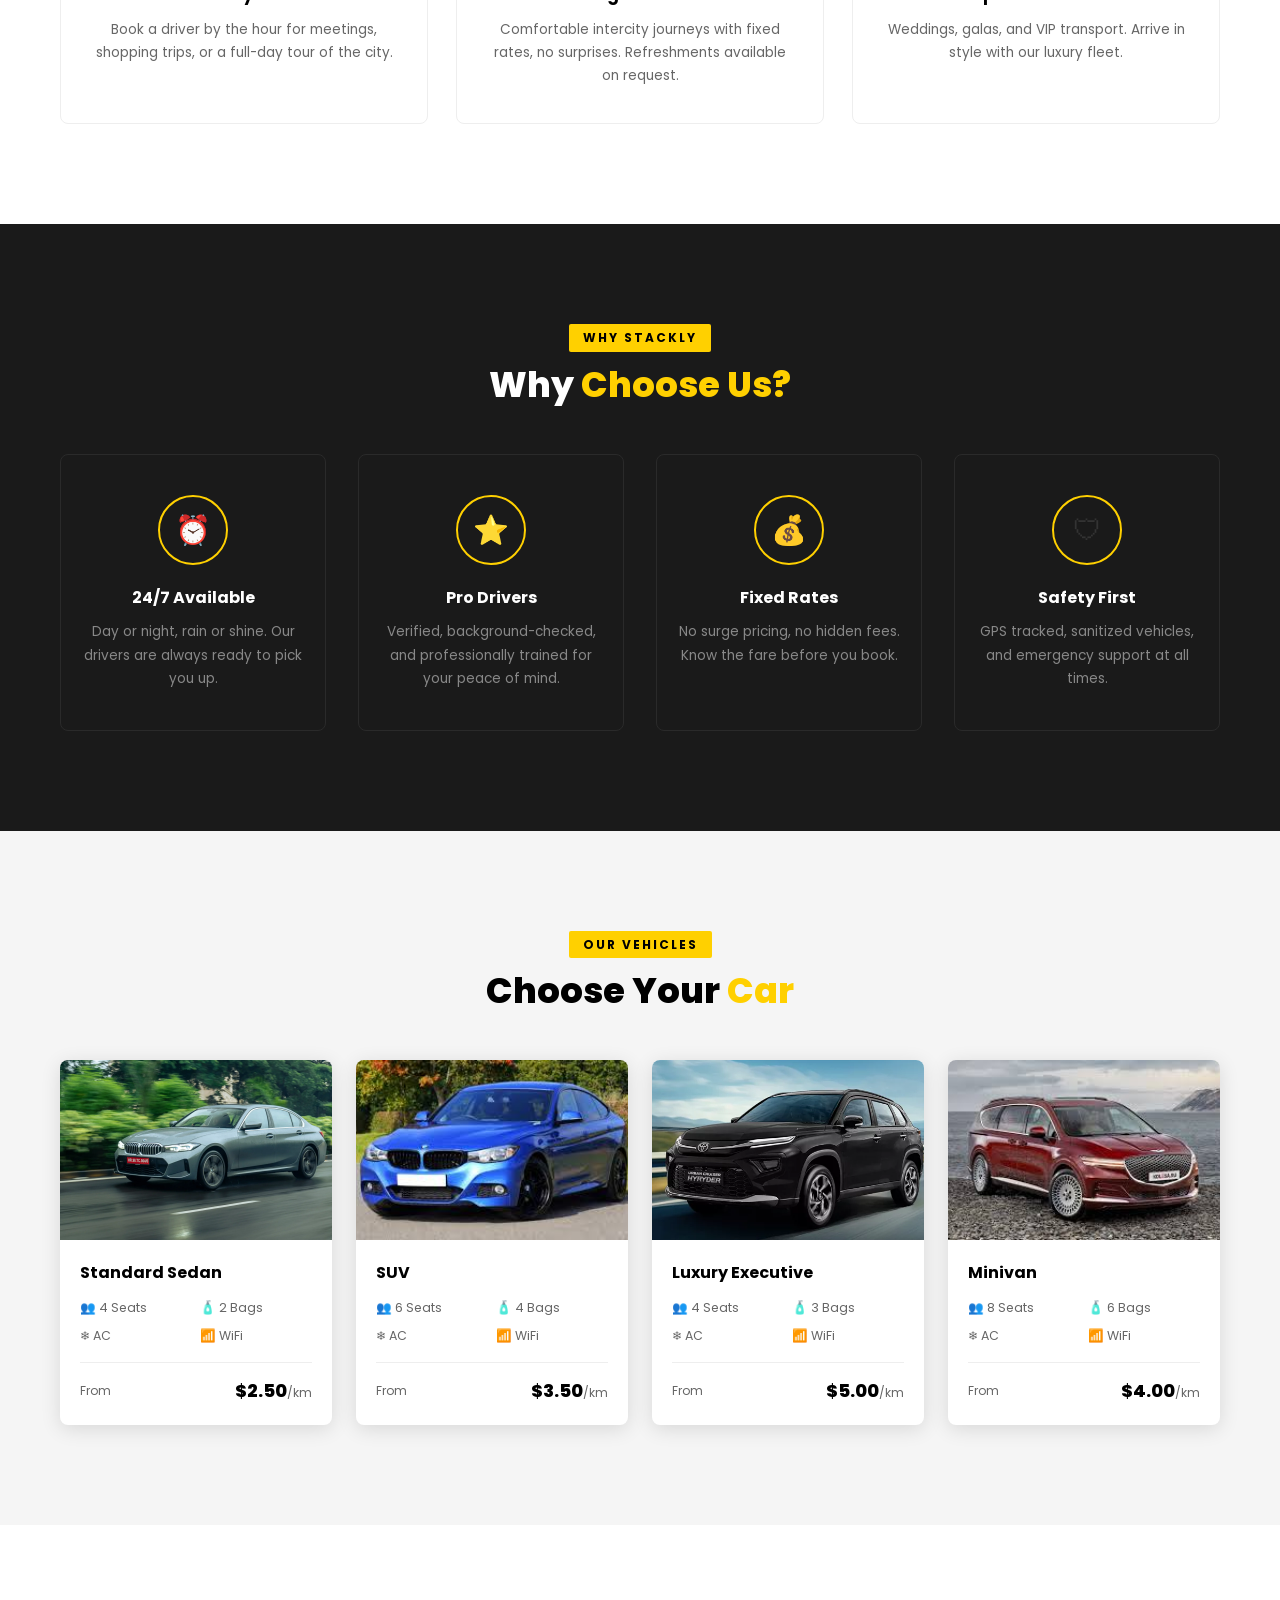
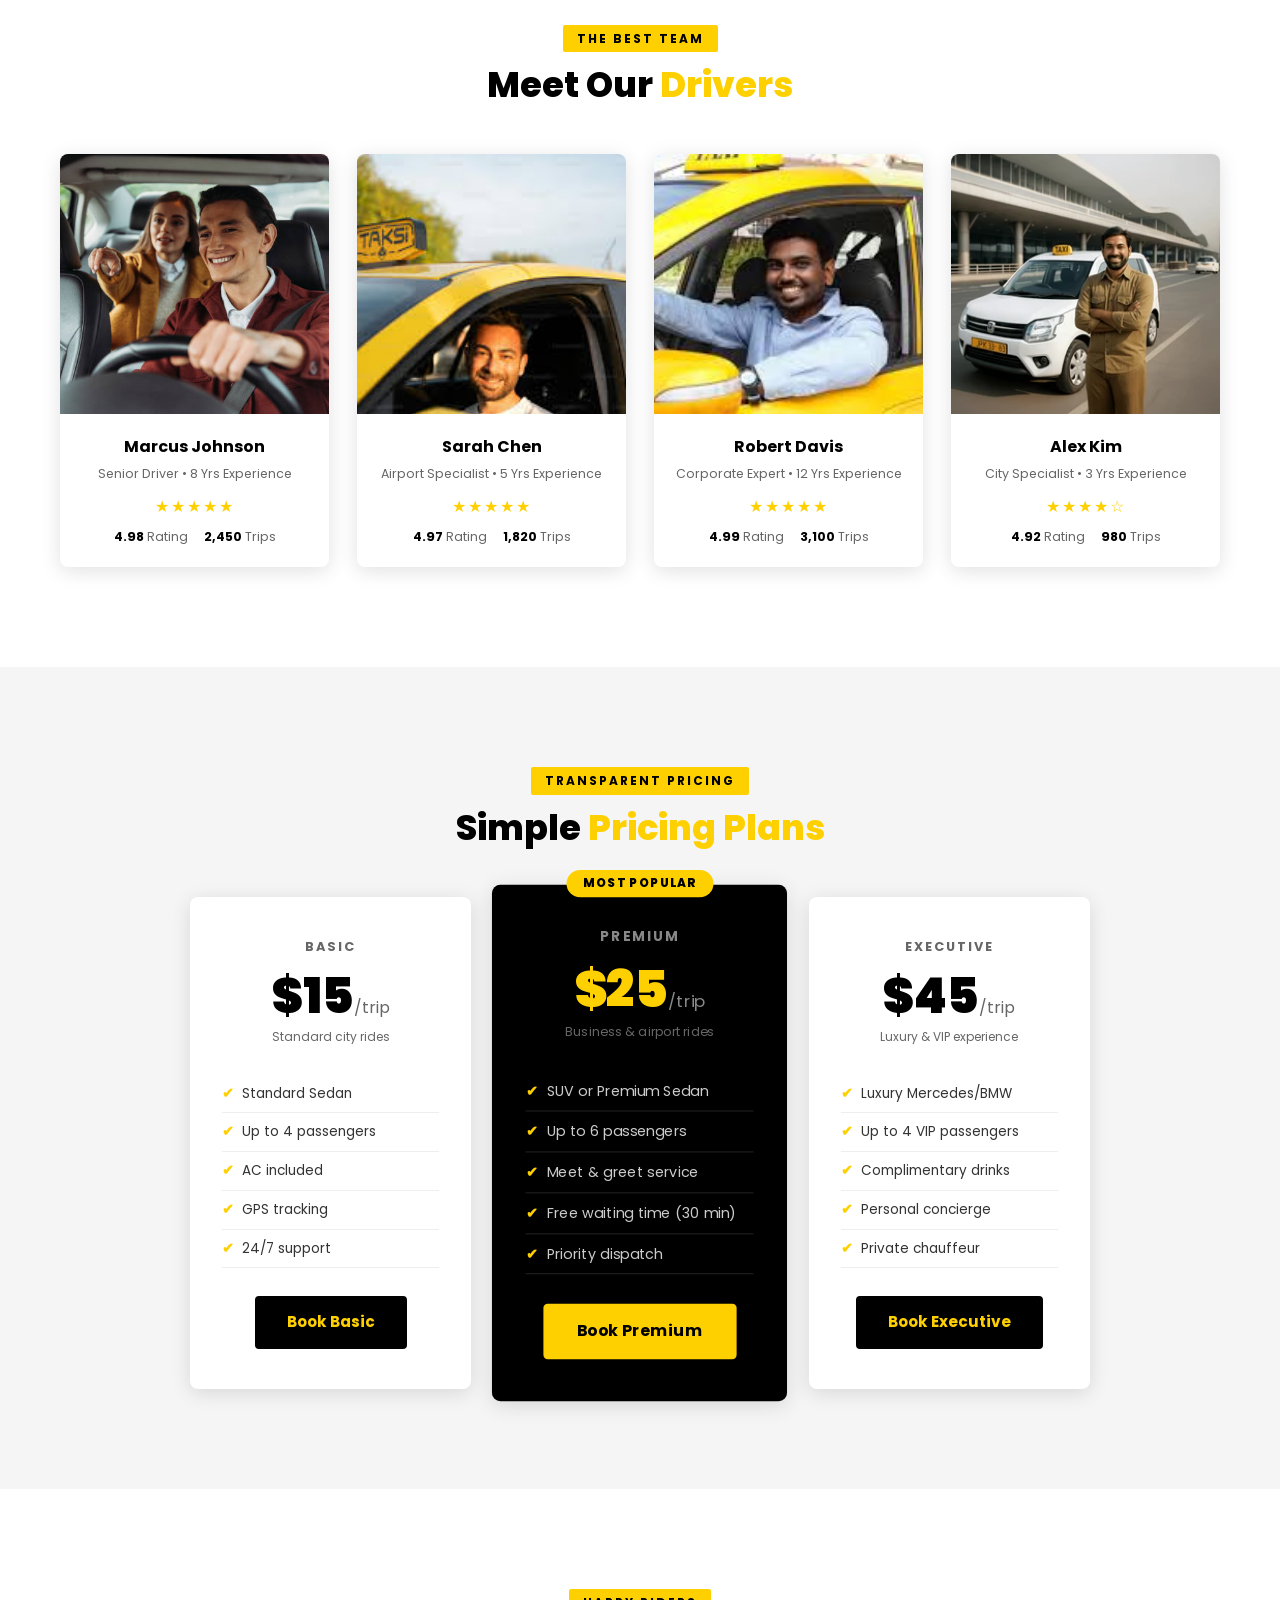
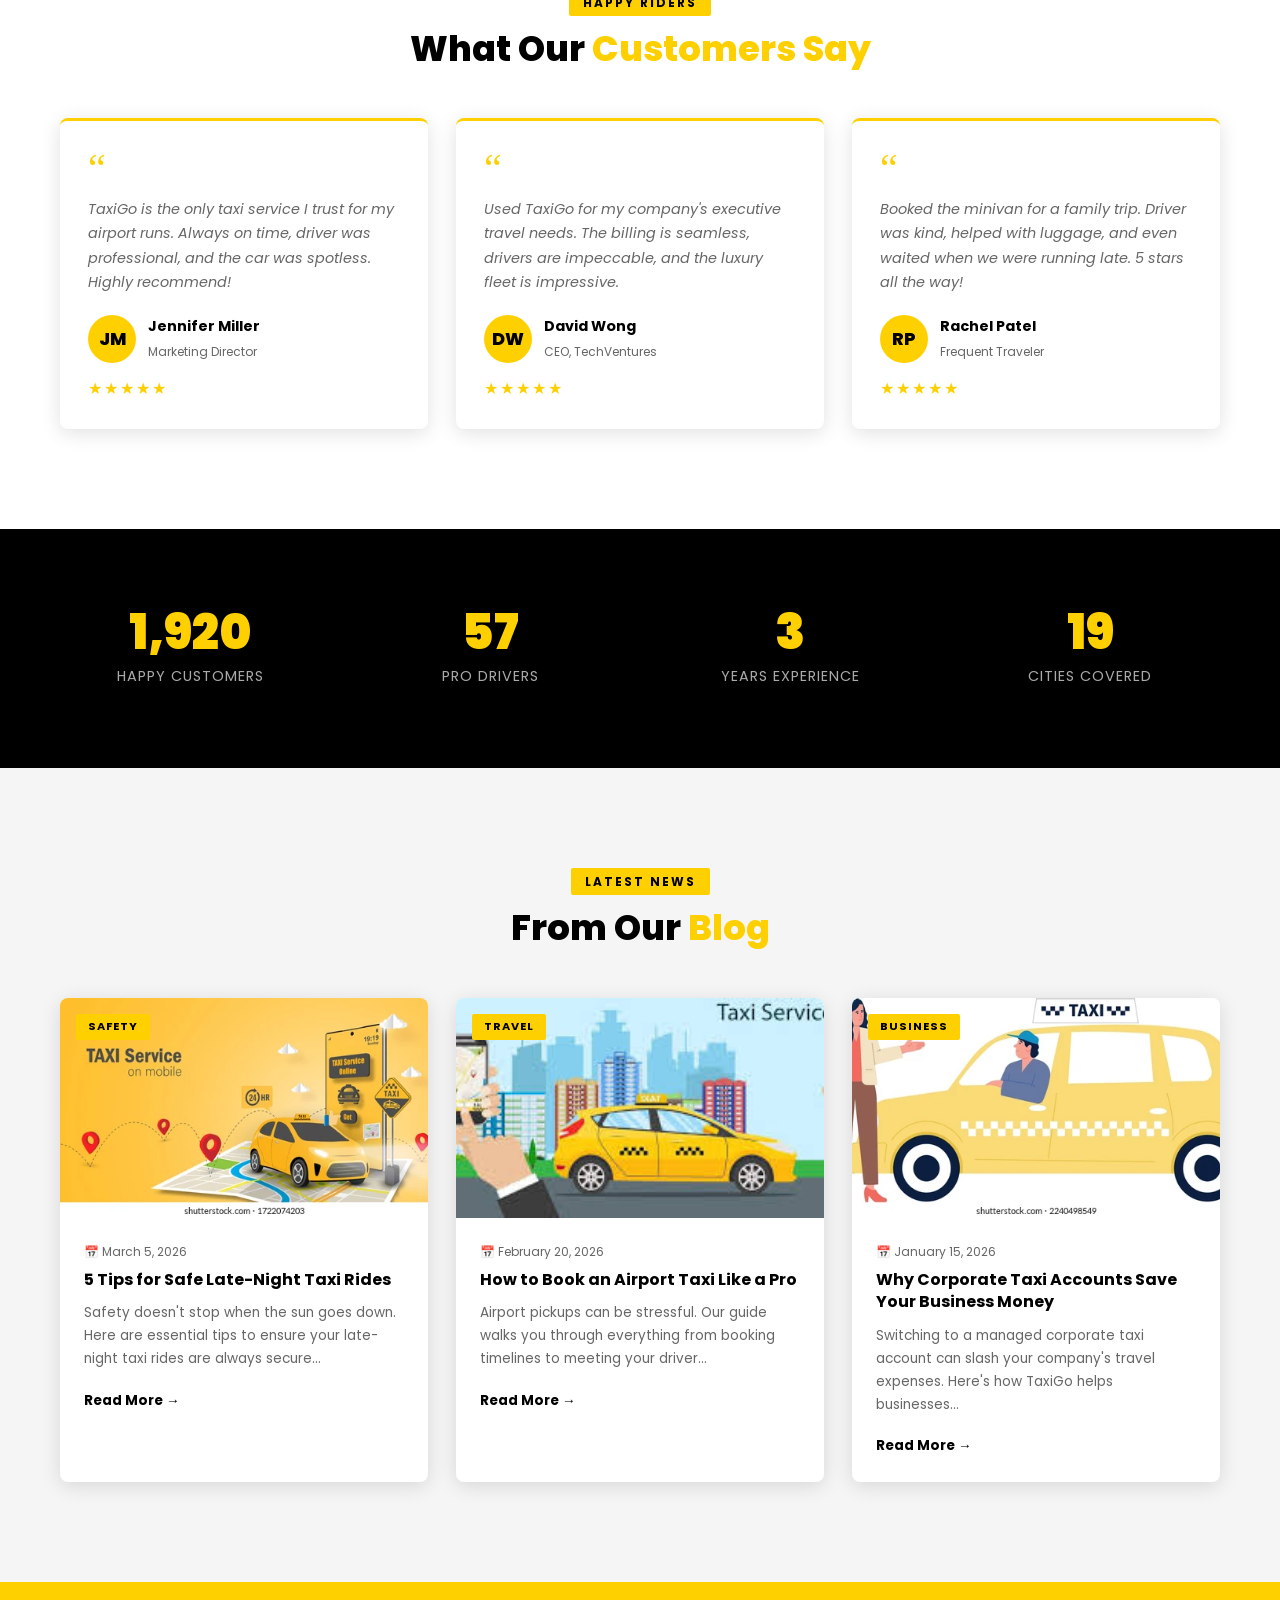
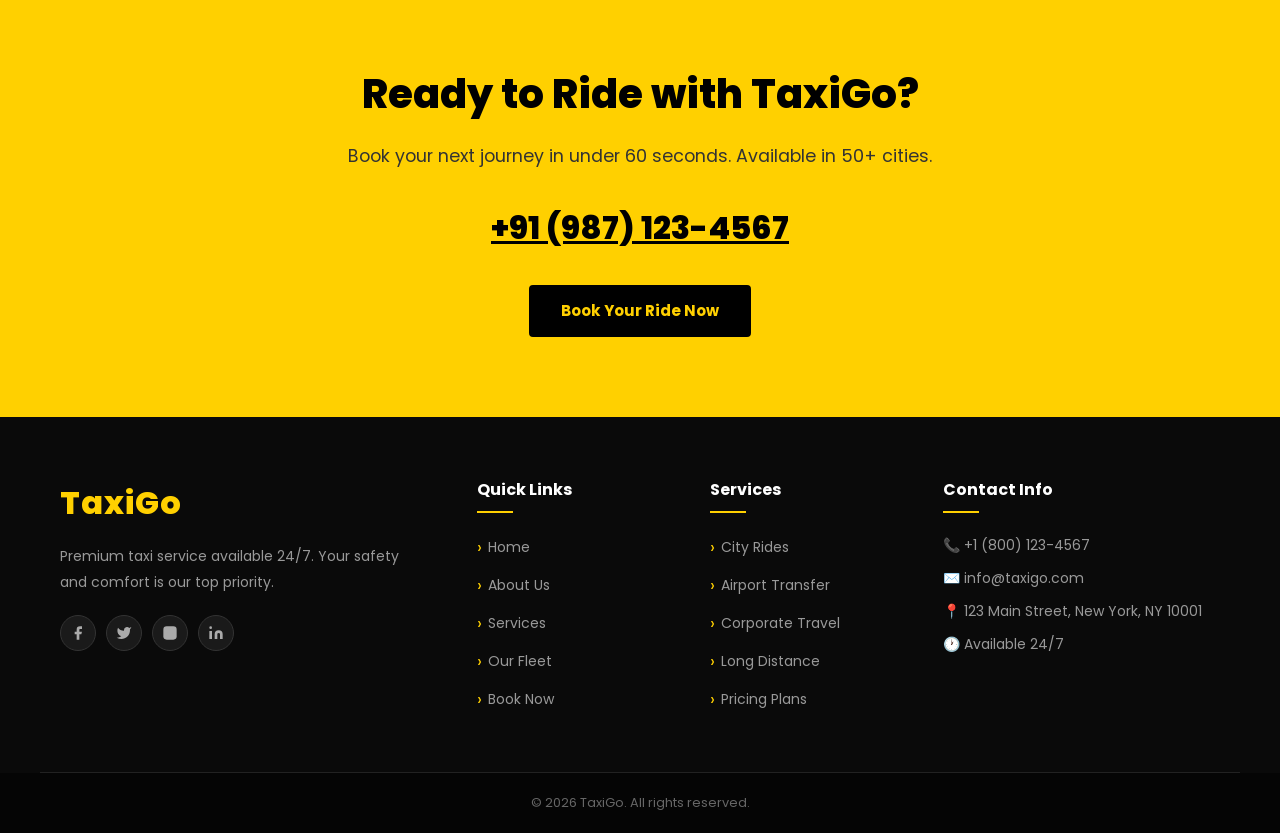
==== commit d4cc3e1c: "fiit" ====
--- a/index.html
+++ b/index.html
@@ -43,7 +43,7 @@
 
 <!-- 1. HERO -->
 <section class="hero">
-  <img src="/assets/home1.webp" alt="TaxiGo premium taxi service at night" class="hero-bg" />
+  <img src="assets/home1.webp" alt="TaxiGo premium taxi service at night" class="hero-bg" />
   <div class="hero-overlay"></div>
   <div class="container">
     <div class="hero-content">
@@ -180,7 +180,7 @@
     </div>
     <div class="fleet-grid">
       <div class="fleet-card reveal reveal-delay-1" data-ocid="fleet.item.1">
-        <img src="/assets/img1.webp" alt="Standard Sedan taxi" />
+        <img src="assets/img1.webp" alt="Standard Sedan taxi" />
         <div class="fleet-card-body">
           <h3>Standard Sedan</h3>
           <div class="fleet-specs">
@@ -193,7 +193,7 @@
         </div>
       </div>
       <div class="fleet-card reveal reveal-delay-2" data-ocid="fleet.item.2">
-              <img src="/assets/img2.jpeg" alt="SUV taxi" />
+              <img src="assets/img2.jpeg" alt="SUV taxi" />
               <div class="fleet-card-body">
           <h3>SUV</h3>
           <div class="fleet-specs">
@@ -206,7 +206,7 @@
         </div>
       </div>
       <div class="fleet-card reveal reveal-delay-3" data-ocid="fleet.item.3">
-        <img src="/assets/home1.webp" alt="Luxury taxi" />
+        <img src="assets/home1.webp" alt="Luxury taxi" />
         <div class="fleet-card-body">
           <h3>Luxury Executive</h3>
           <div class="fleet-specs">
@@ -219,7 +219,7 @@
         </div>
       </div>
       <div class="fleet-card reveal reveal-delay-4" data-ocid="fleet.item.4">
-        <img src="/assets/minivan.jpeg" alt="Minivan taxi" />
+        <img src="assets/minivan.jpeg" alt="Minivan taxi" />
         <div class="fleet-card-body">
           <h3>Minivan</h3>
           <div class="fleet-specs">
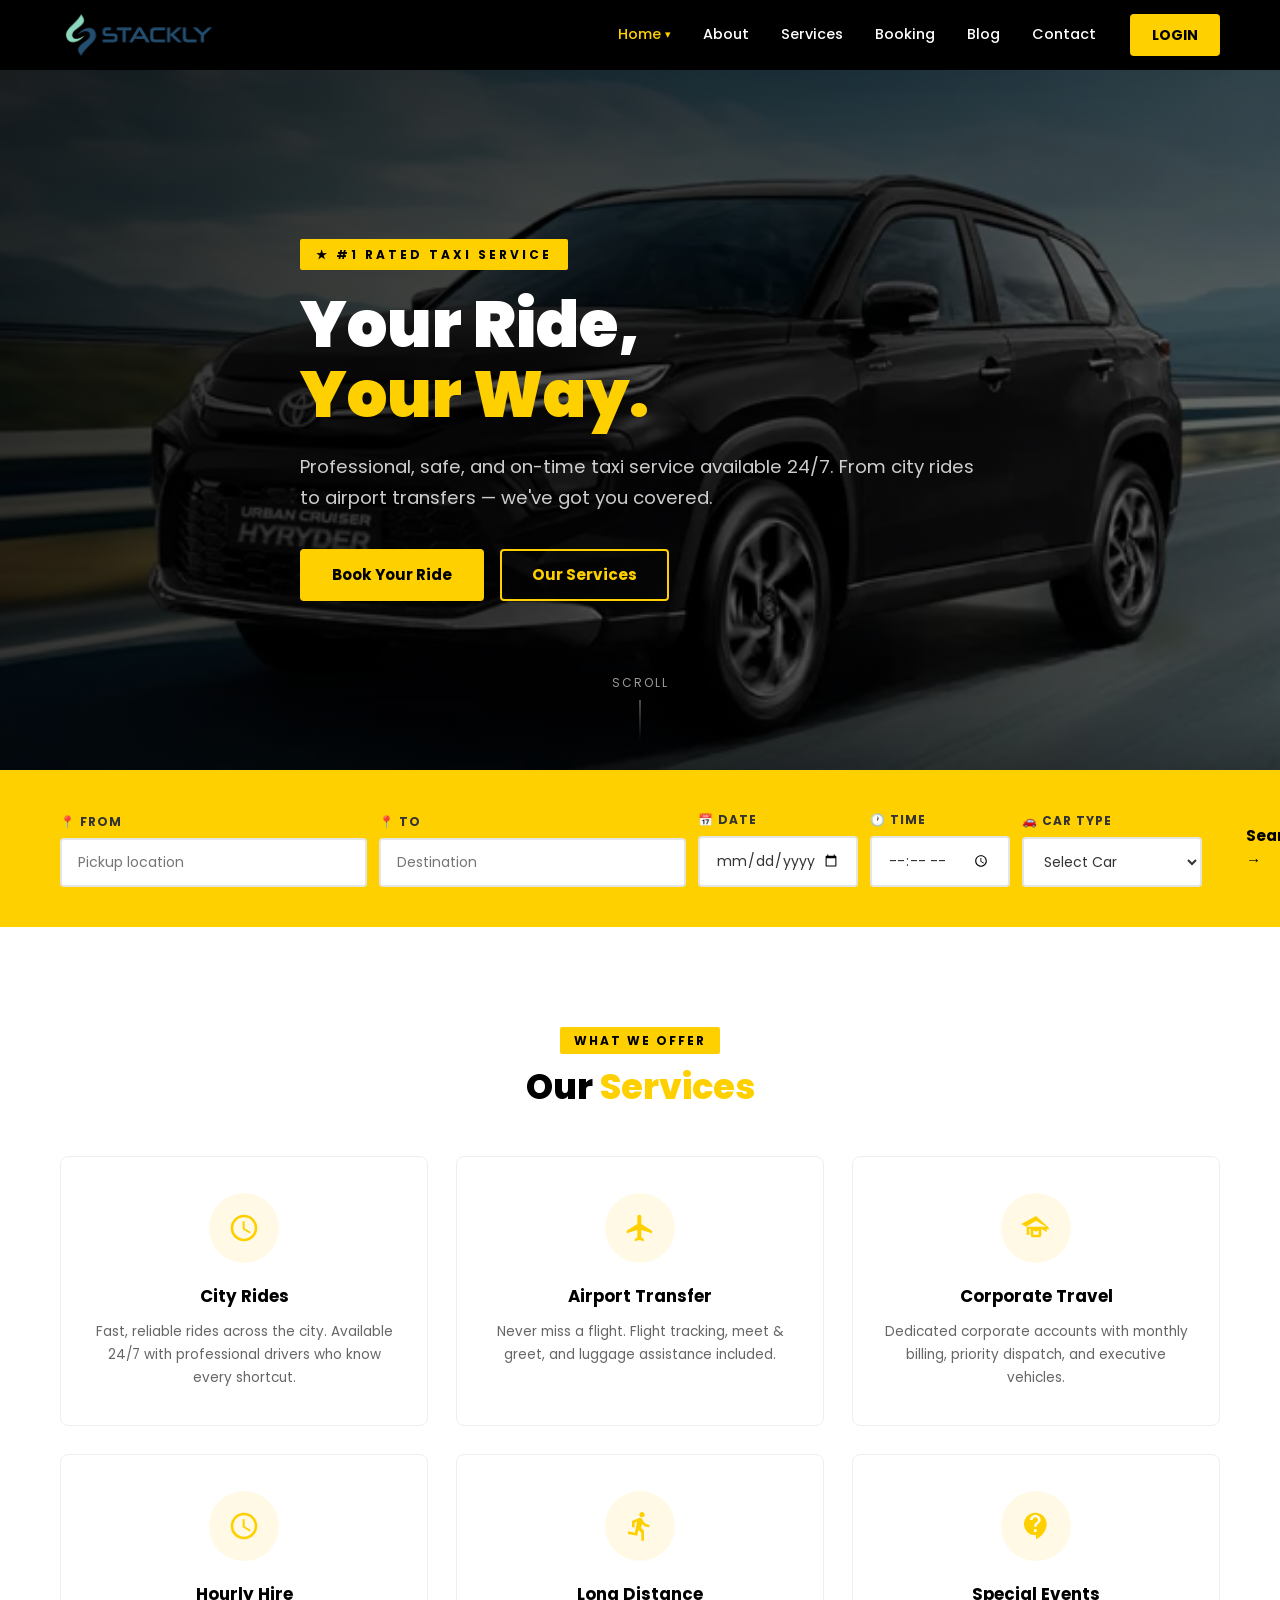
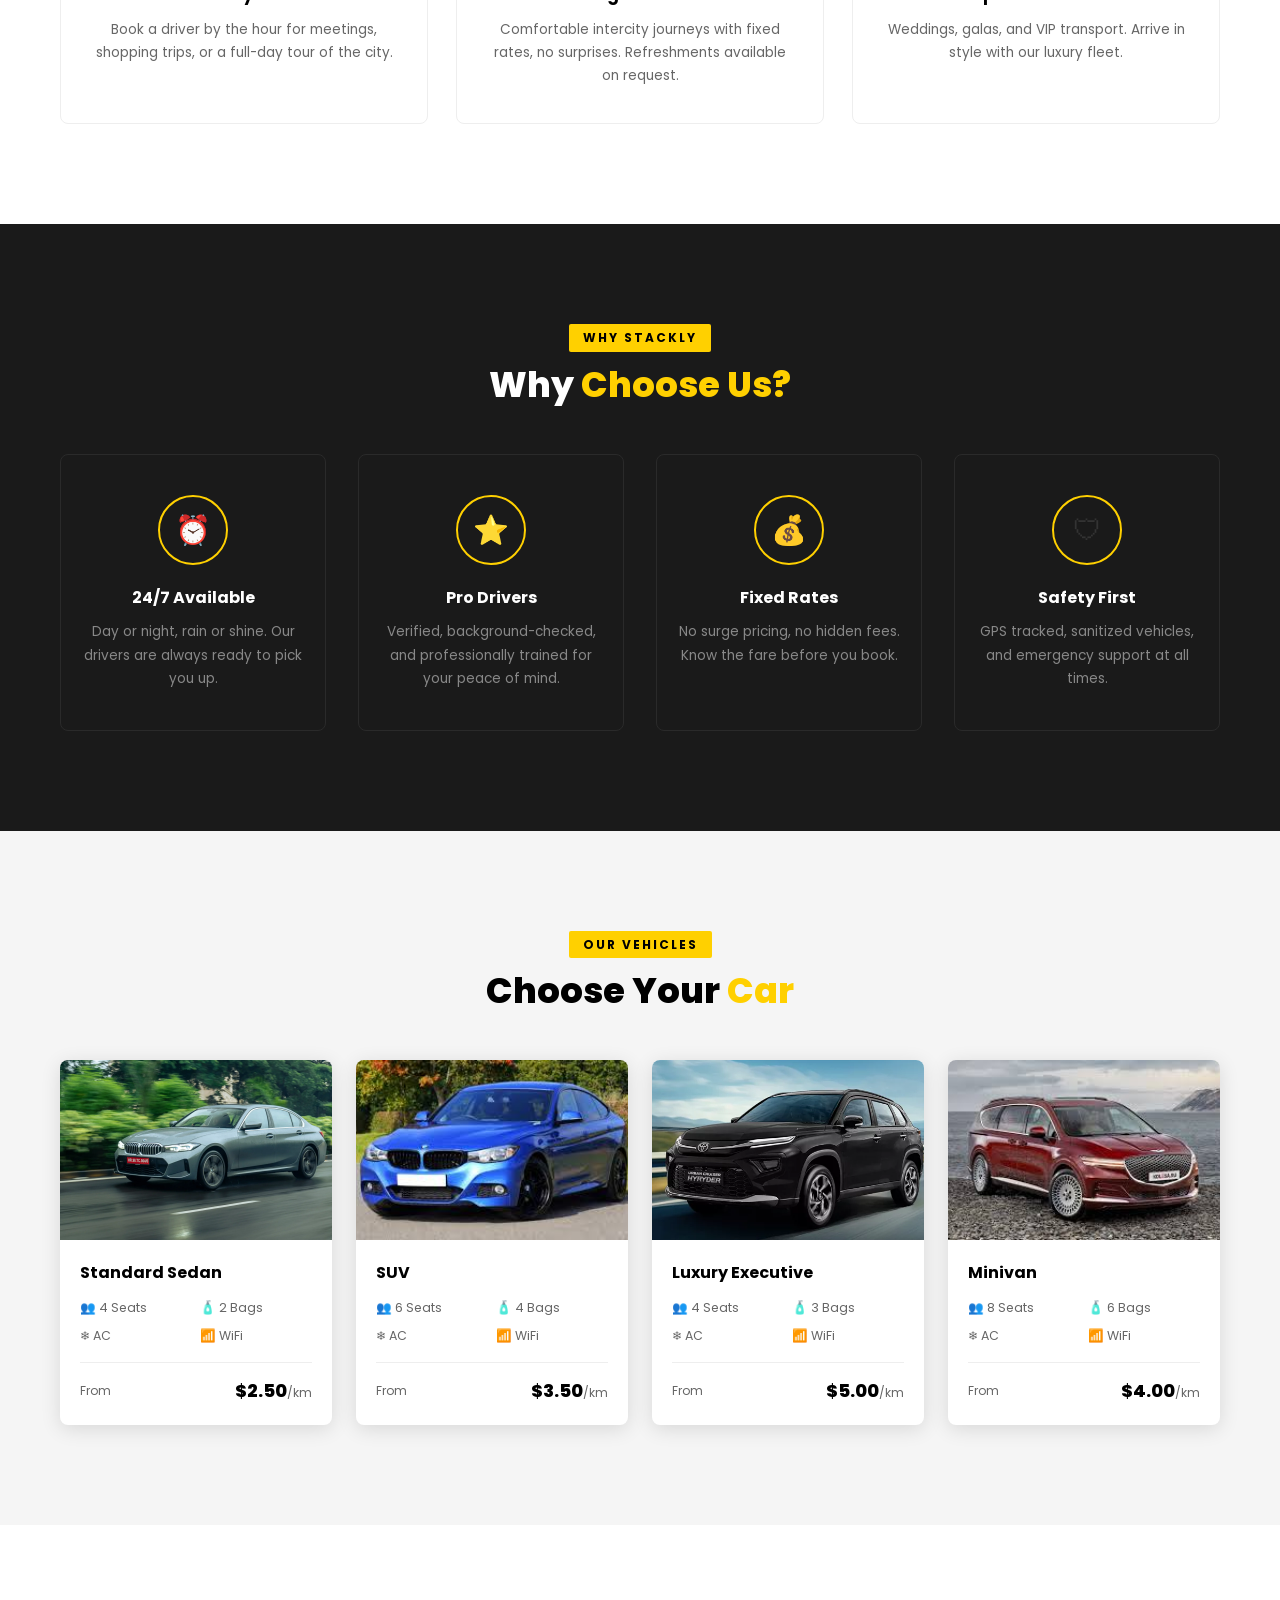
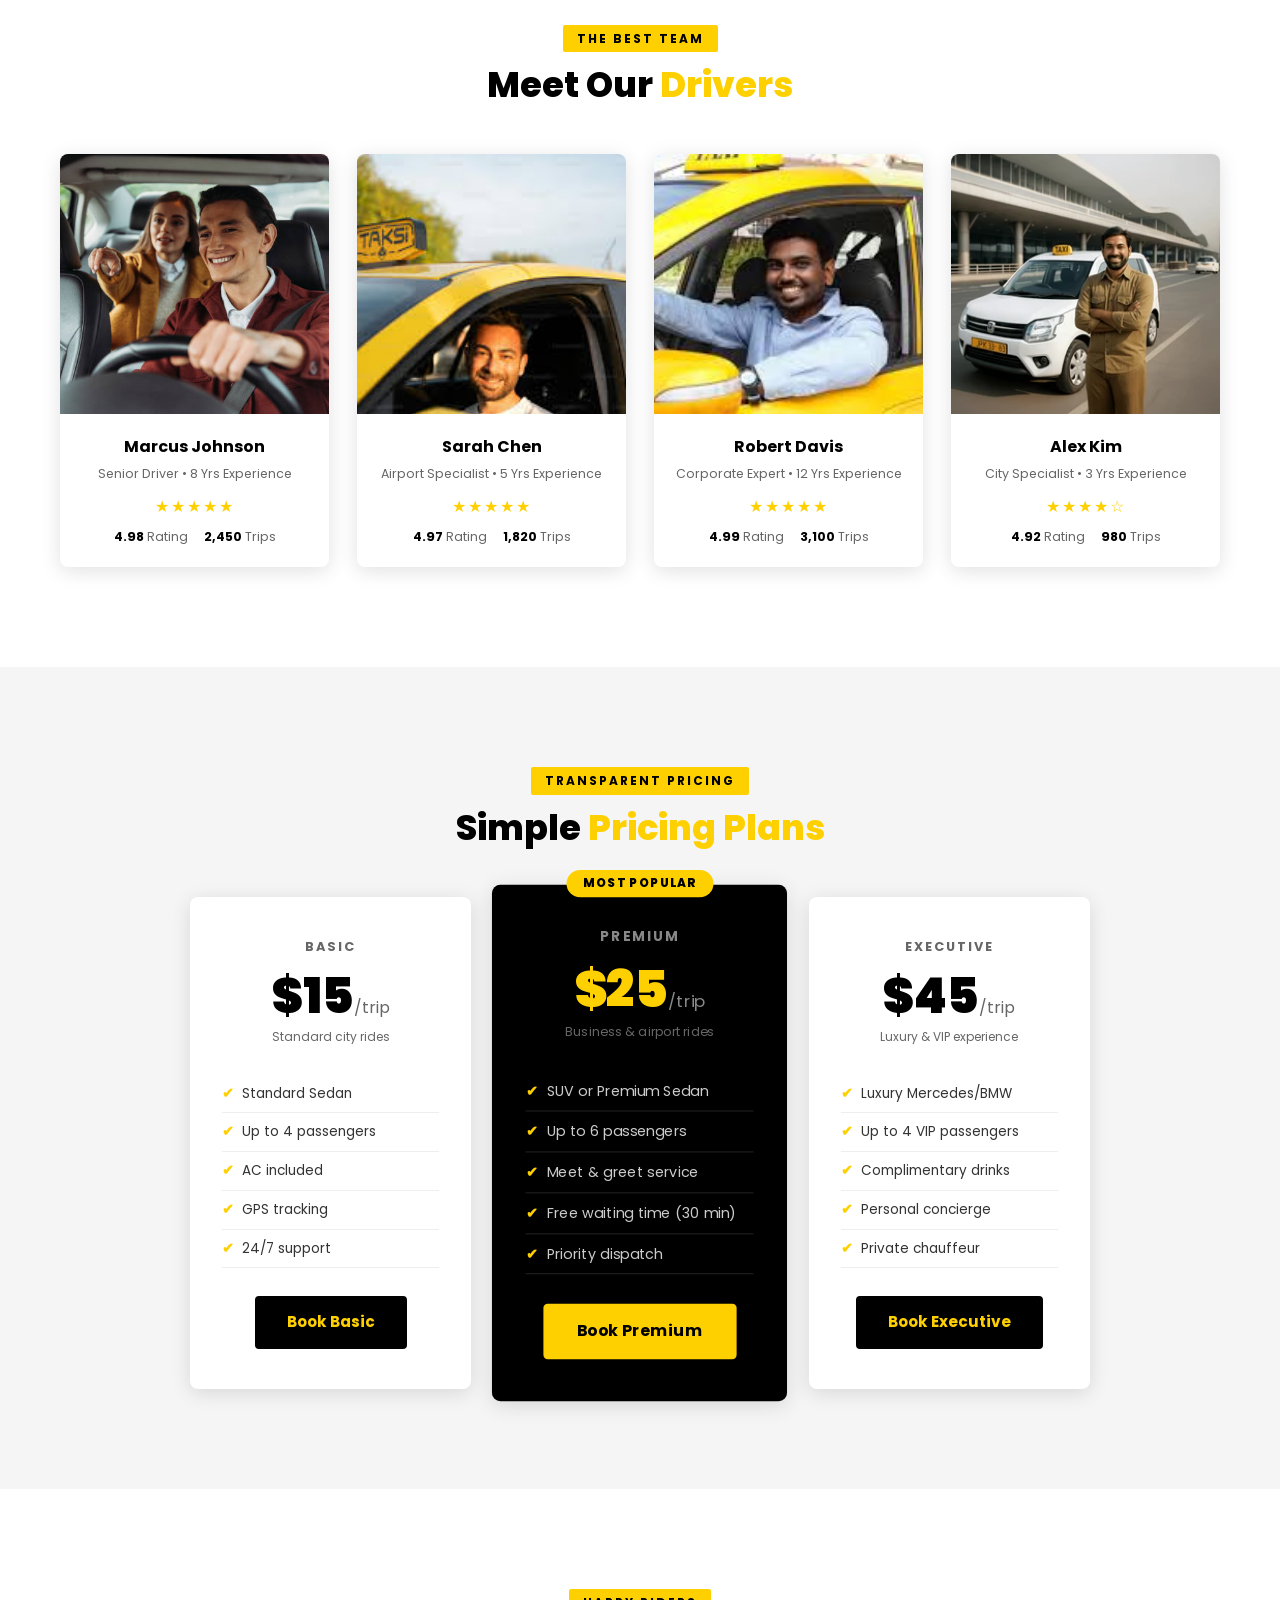
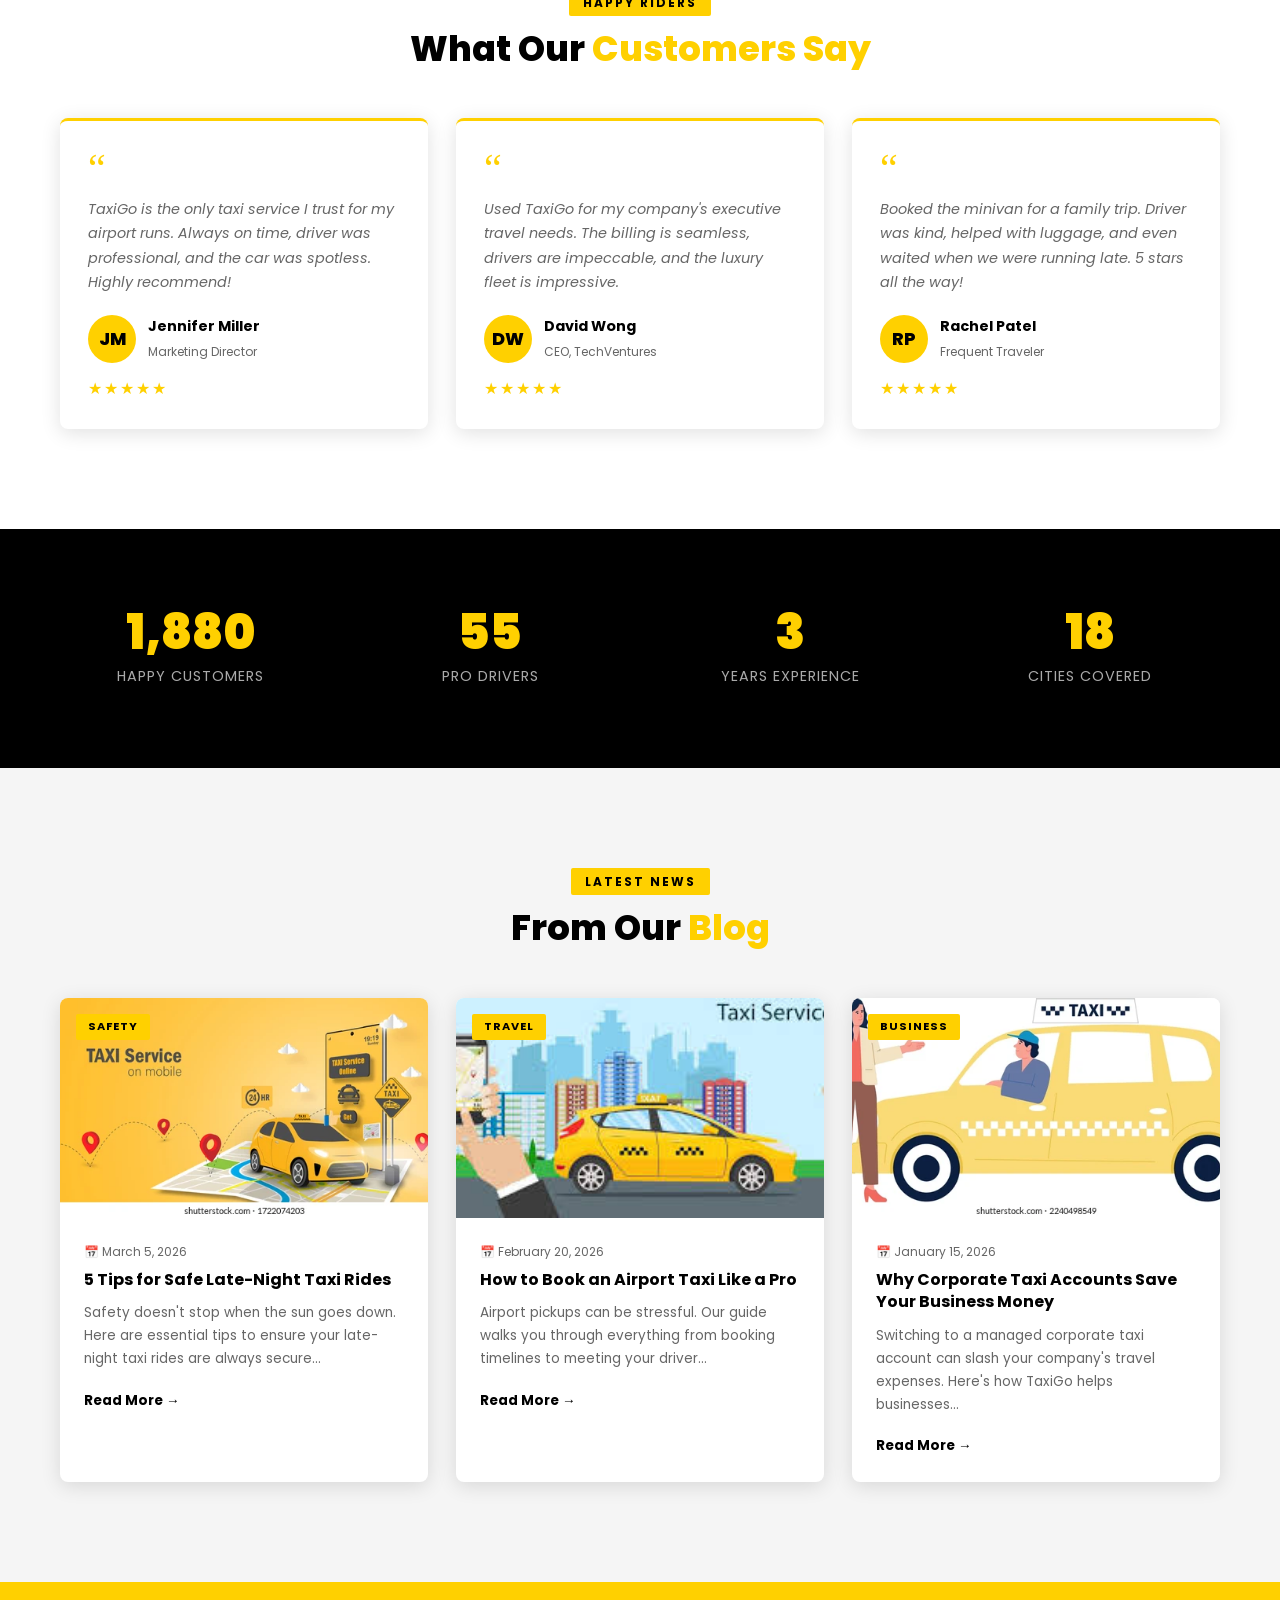
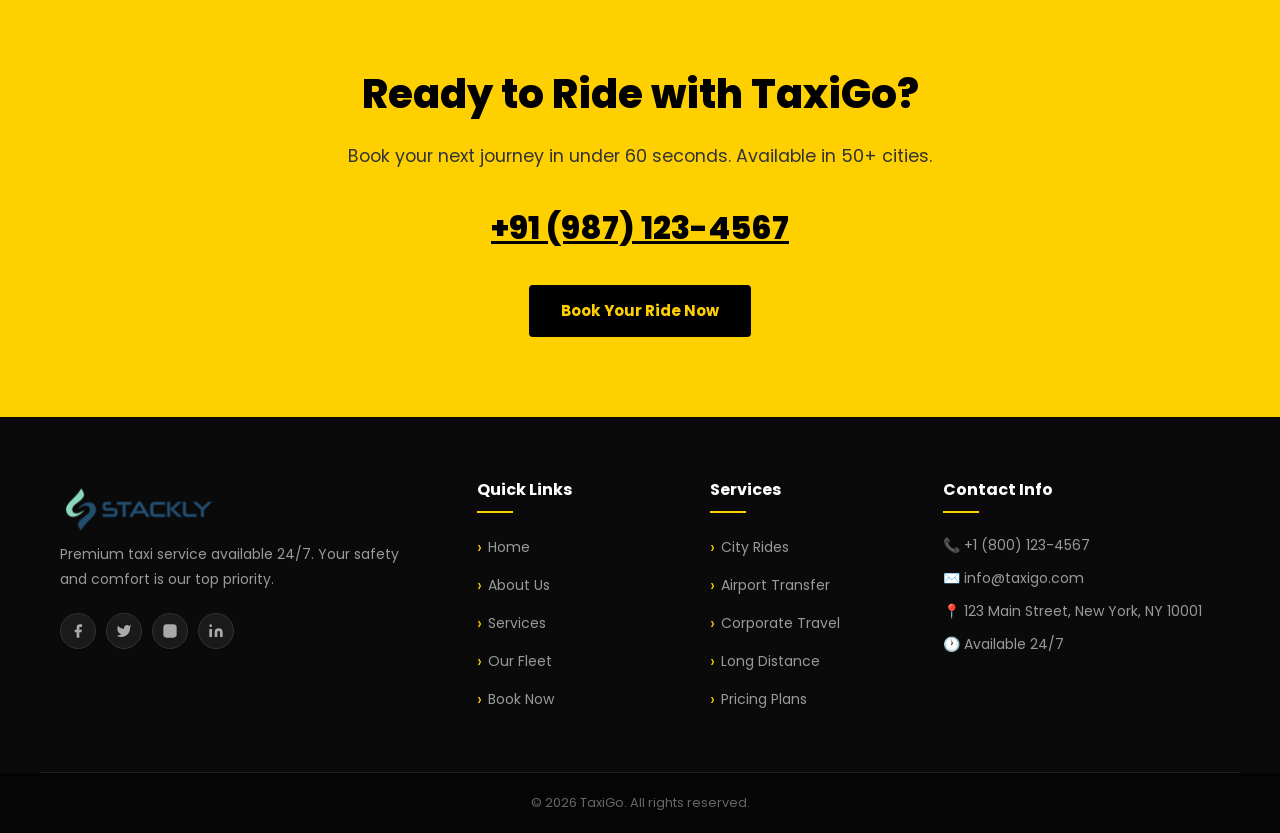
==== commit 38ea095f: "fff" ====
--- a/index.html
+++ b/index.html
@@ -14,7 +14,7 @@
 <nav class="navbar" id="navbar">
   <div class="container nav-container">
     <a href="index.html" class="nav-logo">
-      <img src="/assets/stack logo.png" alt="TaxiGo logo" />
+      <img src="assets/stack logo.png" alt="TaxiGo logo" />
     </a>
     <button class="hamburger" id="hamburger" aria-label="Menu">
       <span></span><span></span><span></span>
@@ -474,7 +474,9 @@
 <footer class="footer">
   <div class="container footer-grid">
     <div class="footer-col">
-      <div class="footer-logo">TaxiGo</div>
+      <a href="index.html" class="nav-logo">
+      <img src="assets/stack logo.png" alt="TaxiGo logo" />
+    </a>
       <p>Premium taxi service available 24/7. Your safety and comfort is our top priority.</p>
       <div class="social-links">
         <a href="404.html" class="social-link" aria-label="Facebook"><svg viewBox="0 0 24 24"><path d="M18 2h-3a5 5 0 0 0-5 5v3H7v4h3v8h4v-8h3l1-4h-4V7a1 1 0 0 1 1-1h3z"/></svg></a>
